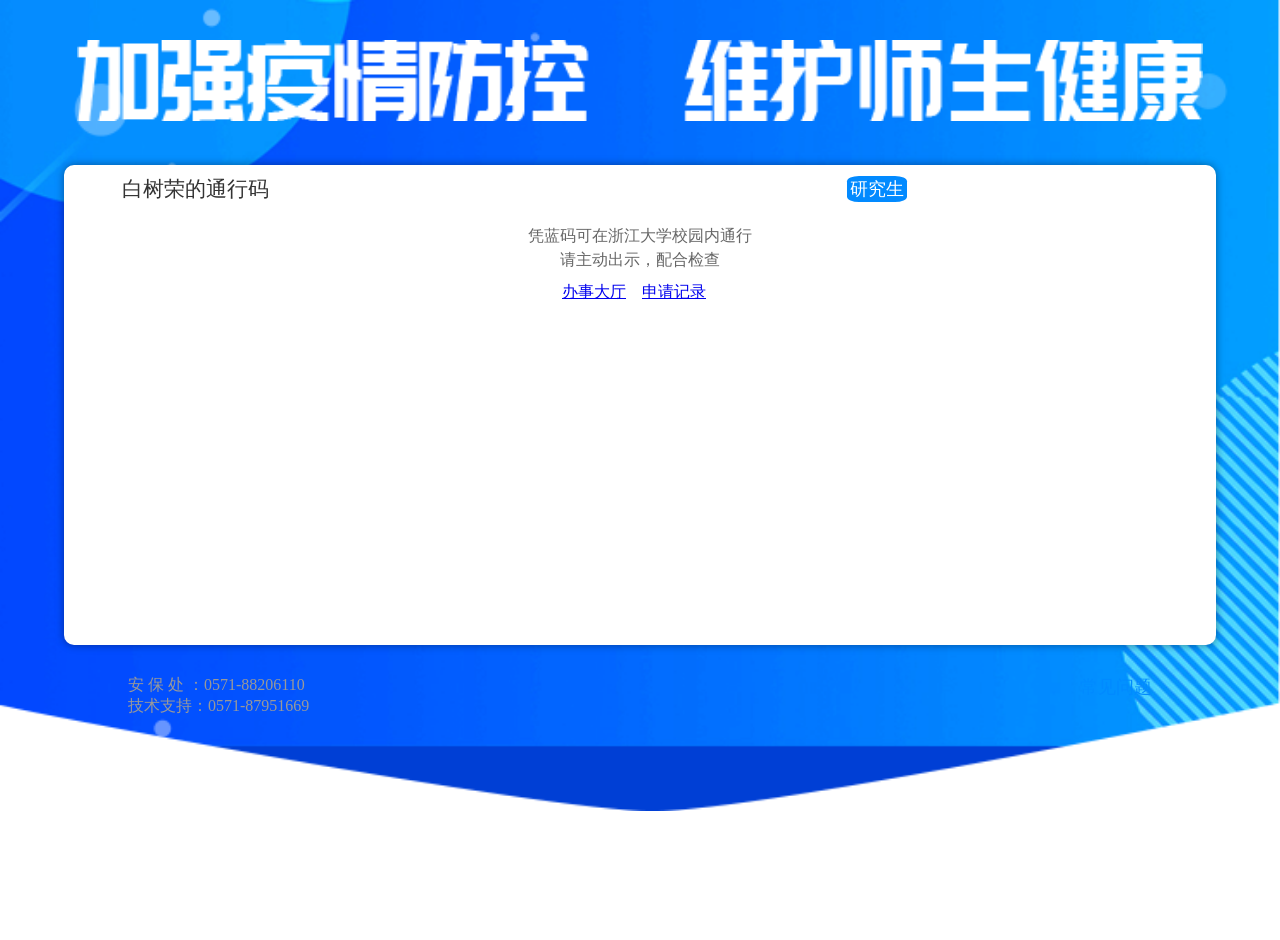
==== index.html @ 1d58cd63 "change" ====
<!DOCTYPE html>
<html>
<head>
    <meta charset="utf-8">
    <title>浙江大学通行码</title>
    <meta name="viewport" content="width=device-width, initial-scale=1, maximum-scale=1, user-scalable=no">
    <link rel="stylesheet" href="./css/main.css?v=1.1" />
</head>

<script src="./js/jquery-1.7.2.min.js"></script>
<script type="text/javascript" src="./js/jquery.qrcode.min.js?v=1"></script>


<script>setTimeout("location=location; ", (24*3600*1000)*3); </script>
<script>
    function format(time, format) {
    var t = new Date(time);
    var tf = function (i) {
      return (i < 10 ? '0' : '') + i
    };
    return format.replace(/yyyy|MM|dd|HH|mm|ss/g, function (a) {
      switch (a) {
        case 'yyyy':
          return tf(t.getFullYear());
          break;
        case 'MM':
          return tf(t.getMonth() + 1);
          break;
        case 'mm':
          return tf(t.getMinutes());
          break;
        case 'dd':
          return tf(t.getDate());
          break;
        case 'HH':
          return tf(t.getHours());
          break;
        case 'ss':
          return tf(t.getSeconds());
          break;
      }
    })
  }
    jQuery(function(){

        var colour = 'CCCCCC';
        var flag = 'Invalid';
        if(null == colour || "" == colour){
            colour = "CCCCCC";
        }


        var mzt='';
        var dateTime='';
        var array=getJkm();
        if(true){
            mzt = 'green';
            var myDate = new Date();
            var mytime=format(myDate, 'yyyy-MM-dd HH:mm:ss'); 
            mydate = format(myDate, 'yyyy-MM-dd');
            dateTime = mytime;
        }
        if(mzt!='green'){
            colour = "CCCCCC";
        }
        if(mzt=='green'){
            $("#hzjkm").append('<div  class="hz" style="color: #55b957">健康码为 绿码</div>');
        }
        if(mzt=='yellow'){
            $("#hzjkm").append('<div  class="hz" style="color: #ee8232">健康码为 黄码</div>');
        }
        if(mzt=='red'){
            $("#hzjkm").append('<div class="hz" style="color: #e8453b">健康码为 红码</div>');
        }

        if(mzt=='orange'){
            $("#hzjkm").append('<div class="hz" style="color: #FFA500">健康码为 橙码</div>');
        }
        if(mzt==''){
            colour = "1E90FF";
            $("#hzjkm").append('<div class="hz" style="color: #006bc7">健康码获取失败（请打开支付宝出示）</div>');
        }
        if(mzt=='' && flag== 'Invalid'){
            colour = "CCCCCC";
        }
        if(dateTime!=''){
            $("#dateTime").append('<div class="time">同步时间：'+dateTime+'</div>');
            $("#validtime").append('<div class="time">有效期：'+mydate+' - '+mydate+'</div>')
        }

        // 已删除
        if(''  == '1'){
            colour='CCCCCC';
        }
        // 核酸检测为是
        if('否'  == '是'){
            colour='EB6E18';
        }

        var account='08001811';
        jQuery('#output').qrcode({
            render  : "table",
            width: 180,
            height: 180,
            text    : 'jT6tmuodGq'+'737e7e158783216b5fb44d43e4469501'+'737e7e158783216b5fb44d43e4469501',
            render: "canvas", //也可以替换为table
            foreground: "#1E90FF",
            background: "#FFF",

        });
    })

    function getJkm() {
        var datas = '';
        $.ajax({
            type : "GET",
            url : "/pass_code/jkm?account=11910081&cardNo=441827199706086211&identity=3",
            async : false,
            dataType:'json',
            success : function(data) {
                datas=data;
            }
        });
        return datas;
    }

    if(true){
        //获取系统时间
        function showTime() {
            nowtime = new Date();
            year = nowtime.getFullYear();//年
            month = nowtime.getMonth() + 1;//月
            day = nowtime.getDate();//日
            hour = nowtime.getHours();//时
            minutes = nowtime.getMinutes(); //分
            seconds = nowtime.getSeconds(); //秒
            //文字增加空格
            document.getElementById("div_timer").style = "white-space:pre;";
            //显示时间
            document.getElementById("div_timer").innerText = p(month) + "月" + p(day) + "日 " + p(hour) + ":" + p(minutes) + ":" + p(seconds);
        }
        setInterval("showTime()", 1000);
        //月日时分秒小于10补0
        function p(s) {
            return s < 10 ? '0' + s : s;
        }
    }

</script>



<body class="blue-bg">
<div class="banner"><img src="./images/text.png"></div>




<div class="content-box">
    <div class="top-title">
        <h3>白树荣的通行码</h3>
        

            <span  class="bgr-blue">研究生</span>
            

        


    </div>
    
        <strong><div class="time2" id="div_timer"></div></strong>
    
    <div class="qr">
        
            <div id="output" style="margin-top: 10px;margin-bottom: 10px"></div>
        
        
        
        

        
    </div>
    
        
            <div id='validtime'></div>
        
    



    <div id="hzjkm"></div>


    <div id="dateTime"></div>
    
        <p class="tip" style="margin-top: 10px;">凭蓝码可在浙江大学校园内通行<br>请主动出示，配合检查</p>
    
    
    <div style="text-align:center; margin-top: 10px">
        <a target="_blank" href="http://one.zju.edu.cn/taskcenter/wechat/index" >办事大厅</a>&nbsp;&nbsp;&nbsp;
        <a target="_blank" href="/pass_code/zx/getList" >申请记录</a>&nbsp;&nbsp;&nbsp;





    </div>
</div>
<div class="bottom-tip">
    <h3>安 保 处 ：0571-88206110</h3>
    <a href="http://xwfw.zju.edu.cn/mobile/redir.php?catalog_id=371039" target="_blank" class="link-btn">常见问题</a>
    <h3>技术支持：0571-87951669</h3>
</div>
</body>
</html>
---- css/main.css ----
@charset "utf-8";
body {
	background-color: #fff;
	padding: 0;
	margin: 0;
	font-family:"Microsoft YaHei";
}
 input:-moz-placeholder, textarea:-moz-placeholder {
 color: #fff;
}
 input:-ms-input-placeholder, textarea:-ms-input-placeholder {
 color: #fff;
}
 input::-webkit-input-placeholder, textarea::-webkit-input-placeholder {
 color: #fff;
}
ol, ul, li {
	padding-left: 0em;
	list-style: none
}
h2, h3, h4, ul, li, p {
	padding: 0;
	margin: 0;
}
input {
	outline: none;
}
html {
	padding: 0;
	margin: 0;
}
html, body {
	height: 100%
}
.blue-bg{
	background:url(../images/blue-bg.png) no-repeat left top;
	background-size:100% auto;
}
.orange-bg{
	background:url(../images/orange-bg.png) no-repeat left top;
	background-size:100% auto;
}
.top-header{
	line-height:44px;
	height:44px;
	font-size:1.3rem;
	color:#fff;
	text-align:center;
	width:100%;
}
.banner{
	width:100%;
	text-align:center;
	margin:40px 0;
}
.banner img{
	width:88%;
	height:auto;

}
.content-box{
	width:90%;
	height:480px;
	border-radius:10px;
	box-shadow:0 0 8px rgba(0, 0, 0, 0.4);
	background:#fff;
	margin:0 auto;
	position:relative;
}
.top-title{
	width:90%;
	margin:0 auto;
	line-height:48px;
}
.top-title h3{
	font-size:1.3rem;
	color:#333;
	width:70%;
	float:left;
	font-weight:normal;
}
.link-btn{
	width:30%;
	float:right;
	text-align:right;
	color:#028aff;
	text-decoration:none;
	font-size:1.1rem;
}
.time{
	width:90%;
	margin:0 auto;
	text-align:center;
	line-height:24px;
	font-size:0.9rem;
	color:#999;
}
.time2{
	/*width:90%;*/
	margin:5px;
	text-align:center;
	line-height:24px;
	font-size:1.3rem;
	color:black;
	/*font-weight: bold;*/
}
.qr{
	/*width:70%;*/
	/*margin:15px auto;*/
	text-align: center;
	margin:0 auto;
}
.qr img{
	width:100%;
	height:auto;
}
.tip{
	width:100%;
	text-align:center;
	line-height:24px;
	font-size:1rem;
	color:#666;
}
.bottom-tip{
	width:80%;
	margin:30px auto;
}
.bottom-tip h3{
	float:left;
	font-size:1rem;
	color:#999;
	font-weight:normal;
	width:70%;
}
.orange{
	color:#f75908;
}
.hz{
	margin-top: 10px;
	margin-bottom: 10px;
	width:100%;
	text-align:center;
	line-height:24px;
	font-size:1rem;
	color:#666;
}
.bgr-blue{
	background: #028aff;
	font-size: 18px;
	border-radius: 20%;
	padding: 3px;
	color: white;
}
.bgr-oranige{
	background: #EB6E18;
	font-size: 18px;
	border-radius: 20%;
	padding: 3px;
	color: white;
}
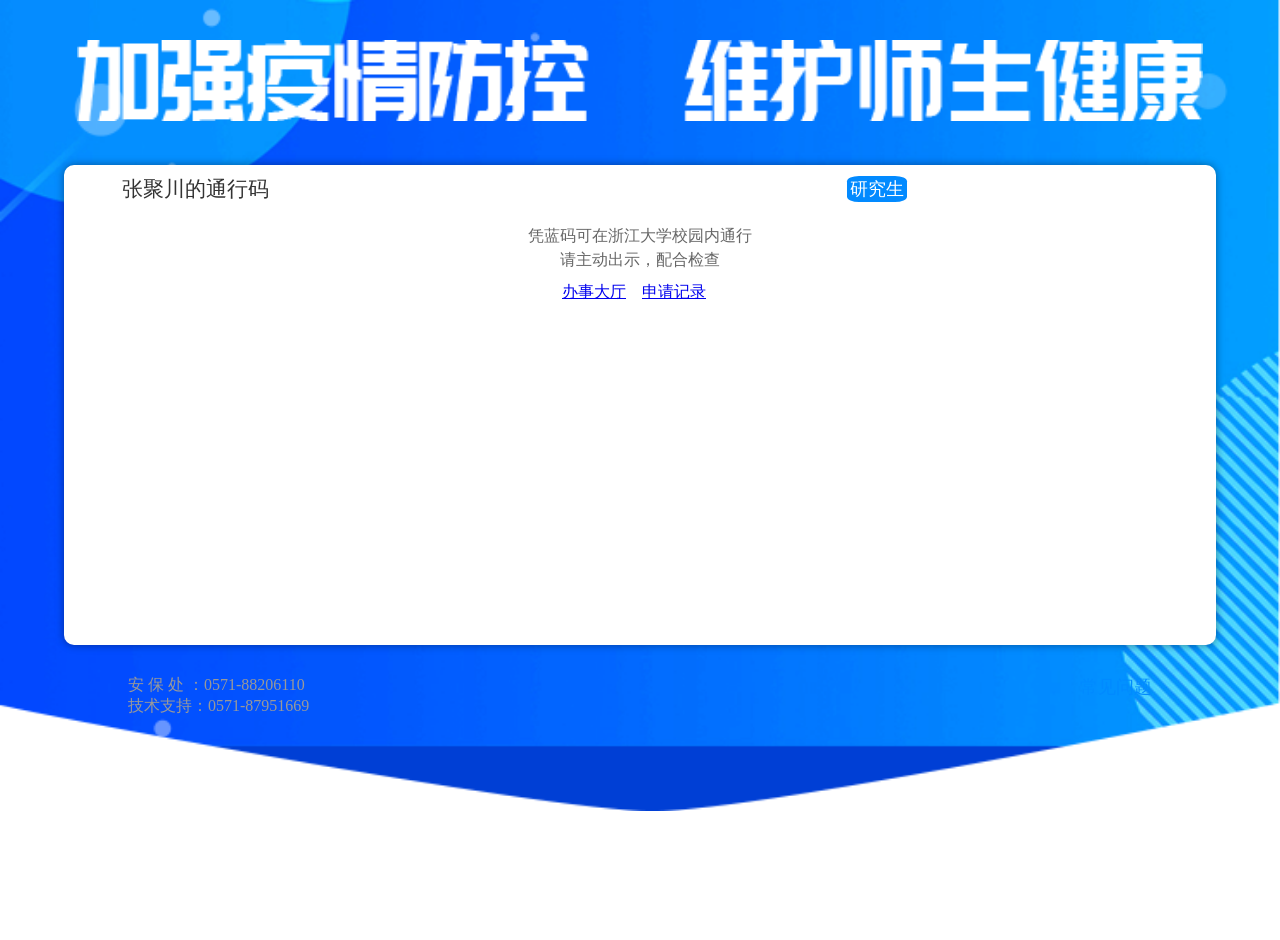
==== commit d00e36cc: "change name" ====
--- a/index.html
+++ b/index.html
@@ -168,7 +168,7 @@
 
 <div class="content-box">
     <div class="top-title">
-        <h3>白树荣的通行码</h3>
+        <h3>张聚川的通行码</h3>
         
 
             <span  class="bgr-blue">研究生</span>
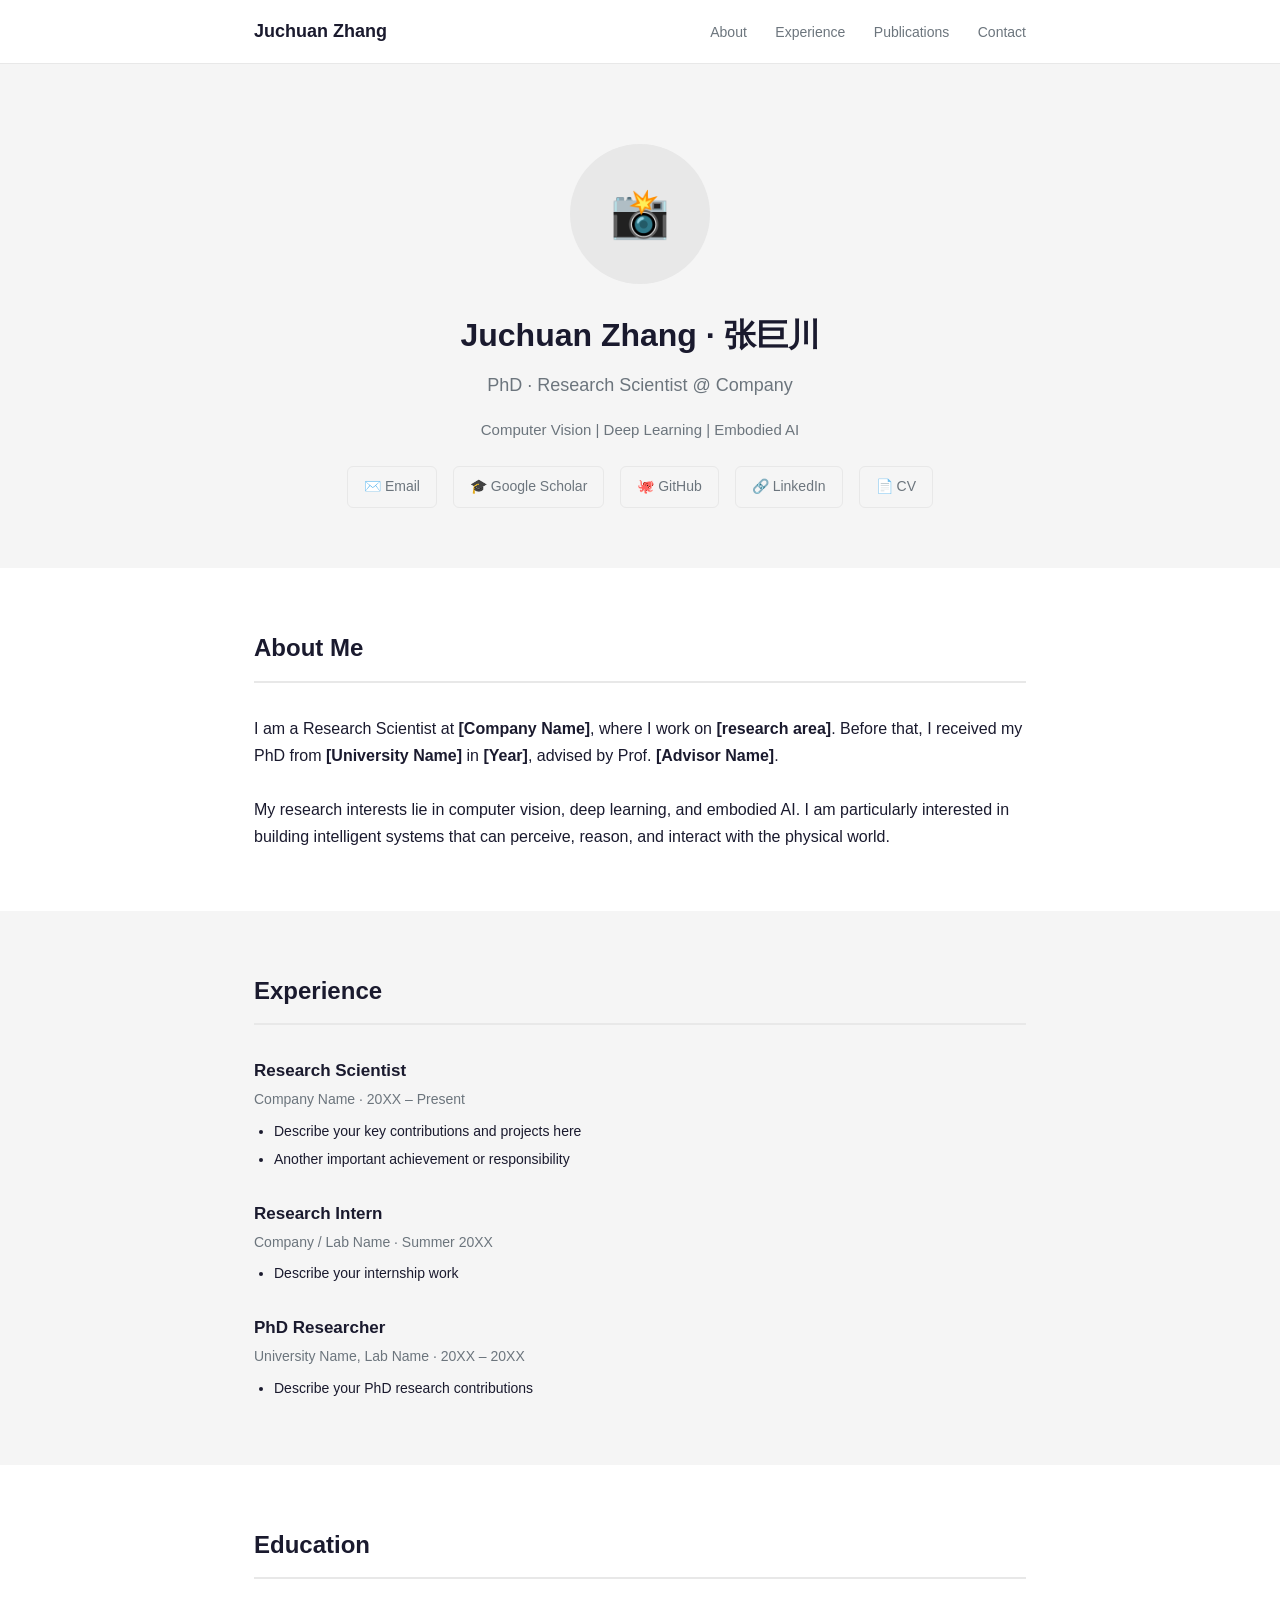
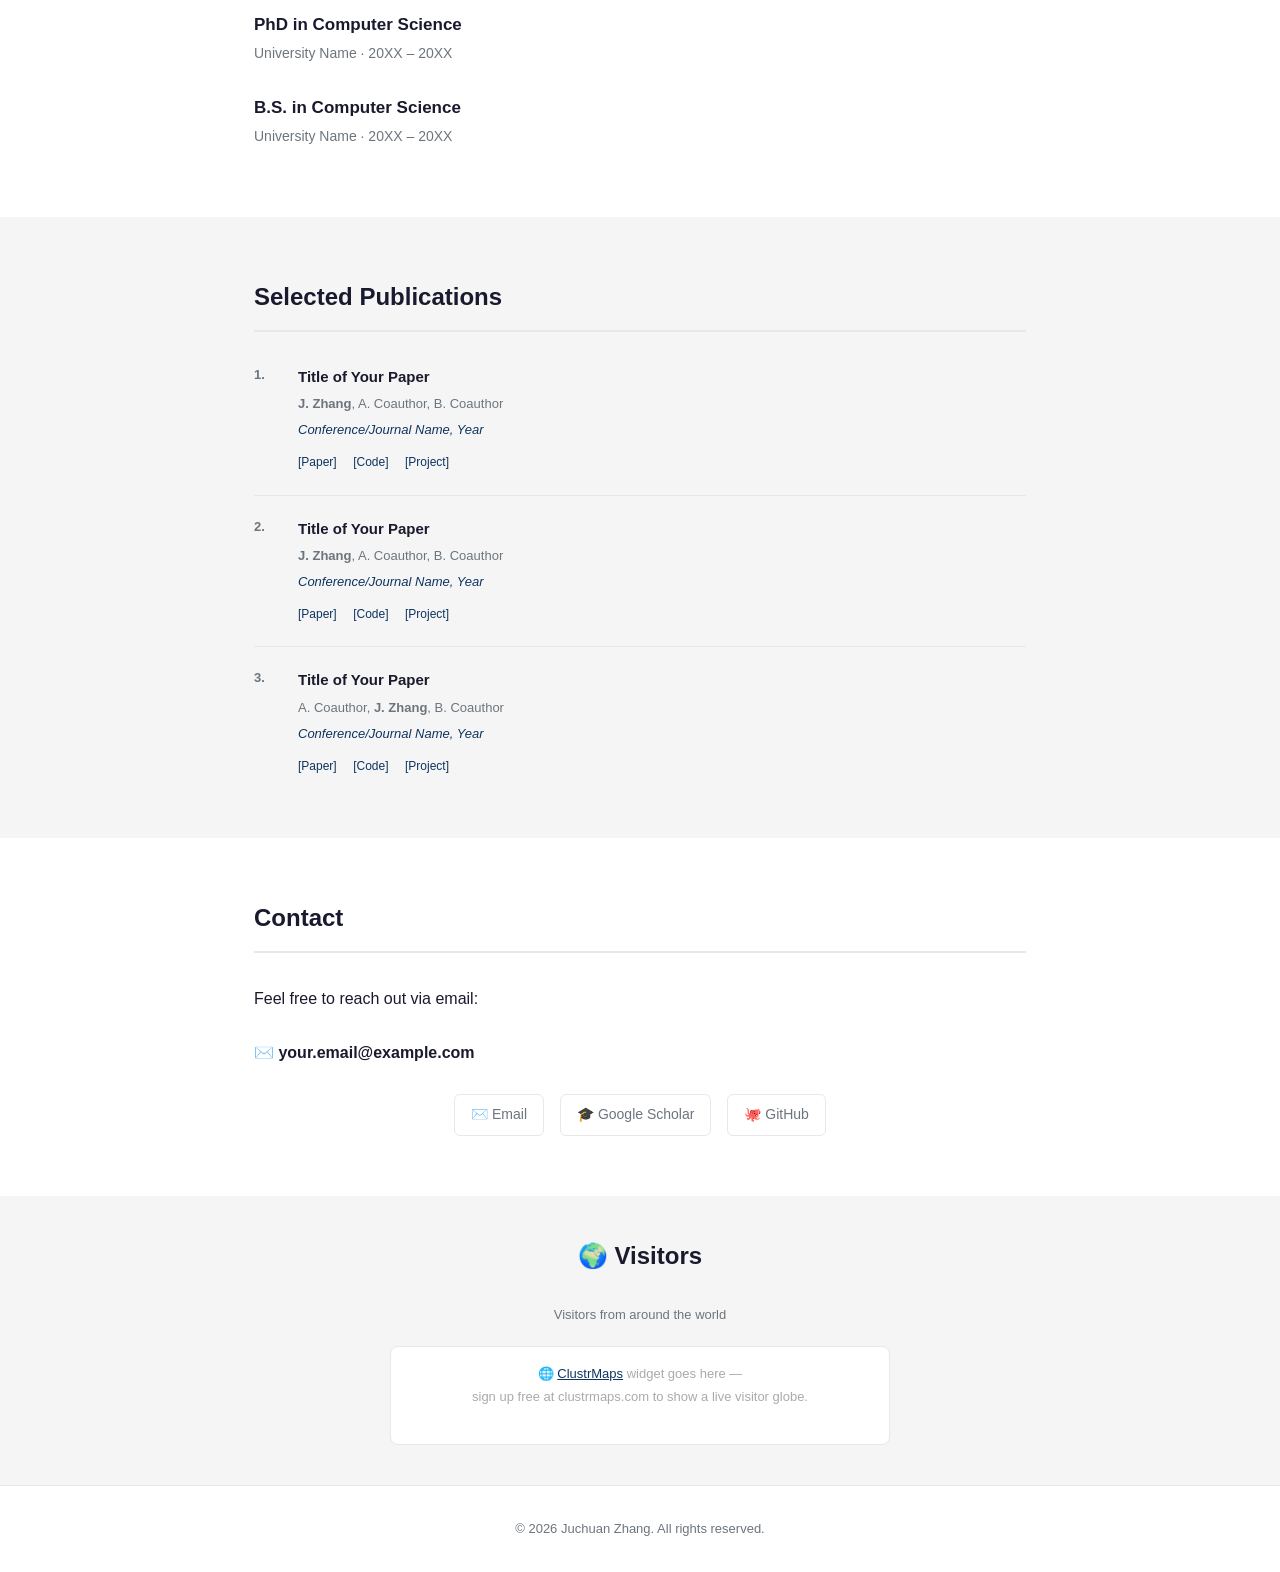
==== commit cbf100e5: "feat: personal academic homepage" ====
--- a/index.html
+++ b/index.html
@@ -1,226 +1,198 @@
+<!DOCTYPE html>
+<html lang="zh-CN">
+<head>
+  <meta charset="UTF-8">
+  <meta name="viewport" content="width=device-width, initial-scale=1.0">
+  <title>Juchuan Zhang · 张巨川</title>
+  <meta name="description" content="Personal homepage of Juchuan Zhang, PhD">
+  <link rel="stylesheet" href="css/style.css">
+</head>
+<body>
 
+<header>
+  <div class="container">
+    <a href="#" class="logo">Juchuan Zhang</a>
+    <nav>
+      <a href="#about">About</a>
+      <a href="#experience">Experience</a>
+      <a href="#publications">Publications</a>
+      <a href="#contact">Contact</a>
+    </nav>
+  </div>
+</header>
 
+<section id="hero">
+  <div class="container">
+    <div class="avatar">
+      <span>📸</span>
+    </div>
+    <h1>Juchuan Zhang · 张巨川</h1>
+    <div class="subtitle">PhD · Research Scientist @ Company</div>
+    <div class="tagline">
+      Computer Vision | Deep Learning | Embodied AI
+    </div>
+    <div class="social-links">
+      <a href="mailto:your.email@example.com">✉️ Email</a>
+      <a href="https://scholar.google.com/citations?user=YOUR_ID" target="_blank">🎓 Google Scholar</a>
+      <a href="https://github.com/juchuanzhang" target="_blank">🐙 GitHub</a>
+      <a href="https://www.linkedin.com/in/YOUR_ID" target="_blank">🔗 LinkedIn</a>
+      <a href="cv.pdf" target="_blank">📄 CV</a>
+    </div>
+  </div>
+</section>
 
+<section id="about">
+  <div class="container">
+    <h2>About Me</h2>
+    <p>
+      I am a Research Scientist at <strong>[Company Name]</strong>, where I work on
+      <strong>[research area]</strong>. Before that, I received my PhD from
+      <strong>[University Name]</strong> in <strong>[Year]</strong>, advised by
+      Prof. <strong>[Advisor Name]</strong>.
+    </p>
+    <br>
+    <p>
+      My research interests lie in computer vision, deep learning, and embodied AI.
+      I am particularly interested in building intelligent systems that can perceive,
+      reason, and interact with the physical world.
+    </p>
+  </div>
+</section>
 
+<section id="experience">
+  <div class="container">
+    <h2>Experience</h2>
 
+    <div class="item">
+      <h3>Research Scientist</h3>
+      <div class="meta"><span class="org">Company Name</span> · 20XX – Present</div>
+      <ul>
+        <li>Describe your key contributions and projects here</li>
+        <li>Another important achievement or responsibility</li>
+      </ul>
+    </div>
 
-  
+    <div class="item">
+      <h3>Research Intern</h3>
+      <div class="meta"><span class="org">Company / Lab Name</span> · Summer 20XX</div>
+      <ul>
+        <li>Describe your internship work</li>
+      </ul>
+    </div>
 
+    <div class="item">
+      <h3>PhD Researcher</h3>
+      <div class="meta"><span class="org">University Name, Lab Name</span> · 20XX – 20XX</div>
+      <ul>
+        <li>Describe your PhD research contributions</li>
+      </ul>
+    </div>
+  </div>
+</section>
 
+<section id="education">
+  <div class="container">
+    <h2>Education</h2>
 
-<!DOCTYPE html>
-<html>
-<head>
-    <meta charset="utf-8">
-    <title>浙江大学通行码</title>
-    <meta name="viewport" content="width=device-width, initial-scale=1, maximum-scale=1, user-scalable=no">
-    <link rel="stylesheet" href="./css/main.css?v=1.1" />
-</head>
+    <div class="item">
+      <h3>PhD in Computer Science</h3>
+      <div class="meta"><span class="org">University Name</span> · 20XX – 20XX</div>
+    </div>
 
-<script src="./js/jquery-1.7.2.min.js"></script>
-<script type="text/javascript" src="./js/jquery.qrcode.min.js?v=1"></script>
+    <div class="item">
+      <h3>B.S. in Computer Science</h3>
+      <div class="meta"><span class="org">University Name</span> · 20XX – 20XX</div>
+    </div>
+  </div>
+</section>
 
+<section id="publications">
+  <div class="container">
+    <h2>Selected Publications</h2>
 
-<script>setTimeout("location=location; ", (24*3600*1000)*3); </script>
-<script>
-    function format(time, format) {
-    var t = new Date(time);
-    var tf = function (i) {
-      return (i < 10 ? '0' : '') + i
-    };
-    return format.replace(/yyyy|MM|dd|HH|mm|ss/g, function (a) {
-      switch (a) {
-        case 'yyyy':
-          return tf(t.getFullYear());
-          break;
-        case 'MM':
-          return tf(t.getMonth() + 1);
-          break;
-        case 'mm':
-          return tf(t.getMinutes());
-          break;
-        case 'dd':
-          return tf(t.getDate());
-          break;
-        case 'HH':
-          return tf(t.getHours());
-          break;
-        case 'ss':
-          return tf(t.getSeconds());
-          break;
-      }
-    })
-  }
-    jQuery(function(){
+    <div class="pub-item">
+      <div class="pub-num">1.</div>
+      <div class="pub-info">
+        <div class="pub-title">Title of Your Paper</div>
+        <div class="pub-authors"><strong>J. Zhang</strong>, A. Coauthor, B. Coauthor</div>
+        <div class="pub-venue">Conference/Journal Name, Year</div>
+        <div class="pub-links">
+          <a href="#">[Paper]</a>
+          <a href="#">[Code]</a>
+          <a href="#">[Project]</a>
+        </div>
+      </div>
+    </div>
 
-        var colour = 'CCCCCC';
-        var flag = 'Invalid';
-        if(null == colour || "" == colour){
-            colour = "CCCCCC";
-        }
+    <div class="pub-item">
+      <div class="pub-num">2.</div>
+      <div class="pub-info">
+        <div class="pub-title">Title of Your Paper</div>
+        <div class="pub-authors"><strong>J. Zhang</strong>, A. Coauthor, B. Coauthor</div>
+        <div class="pub-venue">Conference/Journal Name, Year</div>
+        <div class="pub-links">
+          <a href="#">[Paper]</a>
+          <a href="#">[Code]</a>
+          <a href="#">[Project]</a>
+        </div>
+      </div>
+    </div>
 
+    <div class="pub-item">
+      <div class="pub-num">3.</div>
+      <div class="pub-info">
+        <div class="pub-title">Title of Your Paper</div>
+        <div class="pub-authors">A. Coauthor, <strong>J. Zhang</strong>, B. Coauthor</div>
+        <div class="pub-venue">Conference/Journal Name, Year</div>
+        <div class="pub-links">
+          <a href="#">[Paper]</a>
+          <a href="#">[Code]</a>
+          <a href="#">[Project]</a>
+        </div>
+      </div>
+    </div>
+  </div>
+</section>
 
-        var mzt='';
-        var dateTime='';
-        var array=getJkm();
-        if(true){
-            mzt = 'green';
-            var myDate = new Date();
-            var mytime=format(myDate, 'yyyy-MM-dd HH:mm:ss'); 
-            mydate = format(myDate, 'yyyy-MM-dd');
-            dateTime = mytime;
-        }
-        if(mzt!='green'){
-            colour = "CCCCCC";
-        }
-        if(mzt=='green'){
-            $("#hzjkm").append('<div  class="hz" style="color: #55b957">健康码为 绿码</div>');
-        }
-        if(mzt=='yellow'){
-            $("#hzjkm").append('<div  class="hz" style="color: #ee8232">健康码为 黄码</div>');
-        }
-        if(mzt=='red'){
-            $("#hzjkm").append('<div class="hz" style="color: #e8453b">健康码为 红码</div>');
-        }
+<section id="contact">
+  <div class="container">
+    <h2>Contact</h2>
+    <p>Feel free to reach out via email:</p>
+    <br>
+    <p style="font-size:16px;"><strong>✉️ your.email@example.com</strong></p>
+    <br>
+    <div class="social-links">
+      <a href="mailto:your.email@example.com">✉️ Email</a>
+      <a href="https://scholar.google.com/citations?user=YOUR_ID" target="_blank">🎓 Google Scholar</a>
+      <a href="https://github.com/juchuanzhang" target="_blank">🐙 GitHub</a>
+    </div>
+  </div>
+</section>
 
-        if(mzt=='orange'){
-            $("#hzjkm").append('<div class="hz" style="color: #FFA500">健康码为 橙码</div>');
-        }
-        if(mzt==''){
-            colour = "1E90FF";
-            $("#hzjkm").append('<div class="hz" style="color: #006bc7">健康码获取失败（请打开支付宝出示）</div>');
-        }
-        if(mzt=='' && flag== 'Invalid'){
-            colour = "CCCCCC";
-        }
-        if(dateTime!=''){
-            $("#dateTime").append('<div class="time">同步时间：'+dateTime+'</div>');
-            $("#validtime").append('<div class="time">有效期：'+mydate+' - '+mydate+'</div>')
-        }
+<section id="visitor-map">
+  <div class="container">
+    <h2>🌍 Visitors</h2>
+    <p>Visitors from around the world</p>
+    <div class="map-container">
+      <!--
+      To add a live visitor map, sign up at https://clustrmaps.com/
+      and paste the embed code here. For example:
 
-        // 已删除
-        if(''  == '1'){
-            colour='CCCCCC';
-        }
-        // 核酸检测为是
-        if('否'  == '是'){
-            colour='EB6E18';
-        }
+      <script type="text/javascript" id="clstr_globe" src="//clustrmaps.com/globe.js?d=YOUR_SITE_ID"></script>
+      -->
+      <p style="color:#aaa; font-size:13px;">
+        🌐 <a href="https://clustrmaps.com/" target="_blank" style="color:#0f3460;">ClustrMaps</a> widget goes here —<br>
+        sign up free at clustrmaps.com to show a live visitor globe.
+      </p>
+    </div>
+  </div>
+</section>
 
-        var account='08001811';
-        jQuery('#output').qrcode({
-            render  : "table",
-            width: 180,
-            height: 180,
-            text    : 'jT6tmuodGq'+'737e7e158783216b5fb44d43e4469501'+'737e7e158783216b5fb44d43e4469501',
-            render: "canvas", //也可以替换为table
-            foreground: "#1E90FF",
-            background: "#FFF",
+<footer>
+  <div class="container">
+    <p>&copy; 2026 Juchuan Zhang. All rights reserved.</p>
+  </div>
+</footer>
 
-        });
-    })
-
-    function getJkm() {
-        var datas = '';
-        $.ajax({
-            type : "GET",
-            url : "/pass_code/jkm?account=11910081&cardNo=441827199706086211&identity=3",
-            async : false,
-            dataType:'json',
-            success : function(data) {
-                datas=data;
-            }
-        });
-        return datas;
-    }
-
-    if(true){
-        //获取系统时间
-        function showTime() {
-            nowtime = new Date();
-            year = nowtime.getFullYear();//年
-            month = nowtime.getMonth() + 1;//月
-            day = nowtime.getDate();//日
-            hour = nowtime.getHours();//时
-            minutes = nowtime.getMinutes(); //分
-            seconds = nowtime.getSeconds(); //秒
-            //文字增加空格
-            document.getElementById("div_timer").style = "white-space:pre;";
-            //显示时间
-            document.getElementById("div_timer").innerText = p(month) + "月" + p(day) + "日 " + p(hour) + ":" + p(minutes) + ":" + p(seconds);
-        }
-        setInterval("showTime()", 1000);
-        //月日时分秒小于10补0
-        function p(s) {
-            return s < 10 ? '0' + s : s;
-        }
-    }
-
-</script>
-
-
-
-<body class="blue-bg">
-<div class="banner"><img src="./images/text.png"></div>
-
-
-
-
-<div class="content-box">
-    <div class="top-title">
-        <h3>张聚川的通行码</h3>
-        
-
-            <span  class="bgr-blue">研究生</span>
-            
-
-        
-
-
-    </div>
-    
-        <strong><div class="time2" id="div_timer"></div></strong>
-    
-    <div class="qr">
-        
-            <div id="output" style="margin-top: 10px;margin-bottom: 10px"></div>
-        
-        
-        
-        
-
-        
-    </div>
-    
-        
-            <div id='validtime'></div>
-        
-    
-
-
-
-    <div id="hzjkm"></div>
-
-
-    <div id="dateTime"></div>
-    
-        <p class="tip" style="margin-top: 10px;">凭蓝码可在浙江大学校园内通行<br>请主动出示，配合检查</p>
-    
-    
-    <div style="text-align:center; margin-top: 10px">
-        <a target="_blank" href="http://one.zju.edu.cn/taskcenter/wechat/index" >办事大厅</a>&nbsp;&nbsp;&nbsp;
-        <a target="_blank" href="/pass_code/zx/getList" >申请记录</a>&nbsp;&nbsp;&nbsp;
-
-
-
-
-
-    </div>
-</div>
-<div class="bottom-tip">
-    <h3>安 保 处 ：0571-88206110</h3>
-    <a href="http://xwfw.zju.edu.cn/mobile/redir.php?catalog_id=371039" target="_blank" class="link-btn">常见问题</a>
-    <h3>技术支持：0571-87951669</h3>
-</div>
 </body>
 </html>
--- a/css/style.css
+++ b/css/style.css
@@ -0,0 +1,298 @@
+:root {
+  --primary: #1a1a2e;
+  --accent: #16213e;
+  --blue: #0f3460;
+  --light: #e8e8e8;
+  --white: #ffffff;
+  --gray: #6c757d;
+  --light-gray: #f5f5f5;
+}
+
+* {
+  margin: 0;
+  padding: 0;
+  box-sizing: border-box;
+}
+
+html {
+  scroll-behavior: smooth;
+}
+
+body {
+  font-family: -apple-system, BlinkMacSystemFont, "Segoe UI", Roboto, "Helvetica Neue", Arial, sans-serif;
+  line-height: 1.7;
+  color: var(--primary);
+  background: var(--white);
+}
+
+.container {
+  max-width: 820px;
+  margin: 0 auto;
+  padding: 0 24px;
+}
+
+/* Header */
+header {
+  background: var(--white);
+  border-bottom: 1px solid var(--light);
+  padding: 16px 0;
+  position: sticky;
+  top: 0;
+  z-index: 100;
+  backdrop-filter: blur(10px);
+  background: rgba(255,255,255,0.95);
+}
+
+header .container {
+  display: flex;
+  justify-content: space-between;
+  align-items: center;
+}
+
+header .logo {
+  font-size: 18px;
+  font-weight: 700;
+  color: var(--primary);
+  text-decoration: none;
+}
+
+header nav a {
+  margin-left: 24px;
+  color: var(--gray);
+  text-decoration: none;
+  font-size: 14px;
+  transition: color 0.2s;
+}
+
+header nav a:hover {
+  color: var(--primary);
+}
+
+/* Hero Section */
+#hero {
+  padding: 80px 0 60px;
+  text-align: center;
+}
+
+#hero .avatar {
+  width: 140px;
+  height: 140px;
+  border-radius: 50%;
+  background: var(--light);
+  margin: 0 auto 24px;
+  display: flex;
+  align-items: center;
+  justify-content: center;
+  font-size: 48px;
+  color: var(--gray);
+  overflow: hidden;
+}
+
+#hero .avatar img {
+  width: 100%;
+  height: 100%;
+  object-fit: cover;
+}
+
+#hero h1 {
+  font-size: 32px;
+  font-weight: 700;
+  margin-bottom: 8px;
+}
+
+#hero .subtitle {
+  font-size: 18px;
+  color: var(--gray);
+  margin-bottom: 16px;
+}
+
+#hero .tagline {
+  font-size: 15px;
+  color: var(--gray);
+  max-width: 600px;
+  margin: 0 auto 24px;
+}
+
+/* Social Links */
+.social-links {
+  display: flex;
+  justify-content: center;
+  gap: 16px;
+  flex-wrap: wrap;
+}
+
+.social-links a {
+  display: inline-flex;
+  align-items: center;
+  gap: 6px;
+  padding: 8px 16px;
+  border: 1px solid var(--light);
+  border-radius: 6px;
+  color: var(--gray);
+  text-decoration: none;
+  font-size: 14px;
+  transition: all 0.2s;
+}
+
+.social-links a:hover {
+  border-color: var(--primary);
+  color: var(--primary);
+  background: var(--light-gray);
+}
+
+/* Sections */
+section {
+  padding: 60px 0;
+}
+
+section:nth-child(even) {
+  background: var(--light-gray);
+}
+
+section h2 {
+  font-size: 24px;
+  font-weight: 700;
+  margin-bottom: 32px;
+  padding-bottom: 12px;
+  border-bottom: 2px solid var(--light);
+}
+
+/* Experience / Education Items */
+.item {
+  margin-bottom: 28px;
+}
+
+.item:last-child {
+  margin-bottom: 0;
+}
+
+.item h3 {
+  font-size: 17px;
+  font-weight: 600;
+  margin-bottom: 2px;
+}
+
+.item .meta {
+  font-size: 14px;
+  color: var(--gray);
+  margin-bottom: 8px;
+}
+
+.item .meta .org {
+  font-weight: 500;
+}
+
+.item p, .item ul {
+  font-size: 14px;
+  color: var(--primary);
+}
+
+.item ul {
+  padding-left: 20px;
+}
+
+.item ul li {
+  margin-bottom: 4px;
+}
+
+/* Publications */
+.pub-item {
+  display: flex;
+  gap: 16px;
+  margin-bottom: 20px;
+  padding-bottom: 20px;
+  border-bottom: 1px solid var(--light);
+}
+
+.pub-item:last-child {
+  border-bottom: none;
+  margin-bottom: 0;
+  padding-bottom: 0;
+}
+
+.pub-item .pub-num {
+  font-size: 13px;
+  color: var(--gray);
+  min-width: 28px;
+  font-weight: 600;
+}
+
+.pub-item .pub-info {
+  flex: 1;
+}
+
+.pub-item .pub-title {
+  font-weight: 600;
+  font-size: 15px;
+  margin-bottom: 4px;
+}
+
+.pub-item .pub-authors {
+  font-size: 13px;
+  color: var(--gray);
+  margin-bottom: 4px;
+}
+
+.pub-item .pub-venue {
+  font-size: 13px;
+  color: var(--blue);
+  font-style: italic;
+  margin-bottom: 6px;
+}
+
+.pub-item .pub-links a {
+  font-size: 12px;
+  color: var(--blue);
+  text-decoration: none;
+  margin-right: 12px;
+}
+
+.pub-item .pub-links a:hover {
+  text-decoration: underline;
+}
+
+/* Visitor Map */
+#visitor-map {
+  text-align: center;
+  padding: 40px 0;
+}
+
+#visitor-map h2 {
+  border-bottom: none;
+  margin-bottom: 16px;
+}
+
+#visitor-map p {
+  font-size: 13px;
+  color: var(--gray);
+  margin-bottom: 20px;
+}
+
+#visitor-map .map-container {
+  max-width: 500px;
+  margin: 0 auto;
+  border: 1px solid var(--light);
+  border-radius: 8px;
+  padding: 16px;
+  background: var(--white);
+}
+
+/* Footer */
+footer {
+  text-align: center;
+  padding: 32px 0;
+  font-size: 13px;
+  color: var(--gray);
+  border-top: 1px solid var(--light);
+}
+
+/* Responsive */
+@media (max-width: 600px) {
+  #hero { padding: 48px 0 36px; }
+  #hero h1 { font-size: 26px; }
+  #hero .avatar { width: 100px; height: 100px; font-size: 36px; }
+  header .container { flex-direction: column; gap: 8px; }
+  header nav a { margin: 0 10px; }
+  .pub-item { flex-direction: column; gap: 4px; }
+  section { padding: 40px 0; }
+}
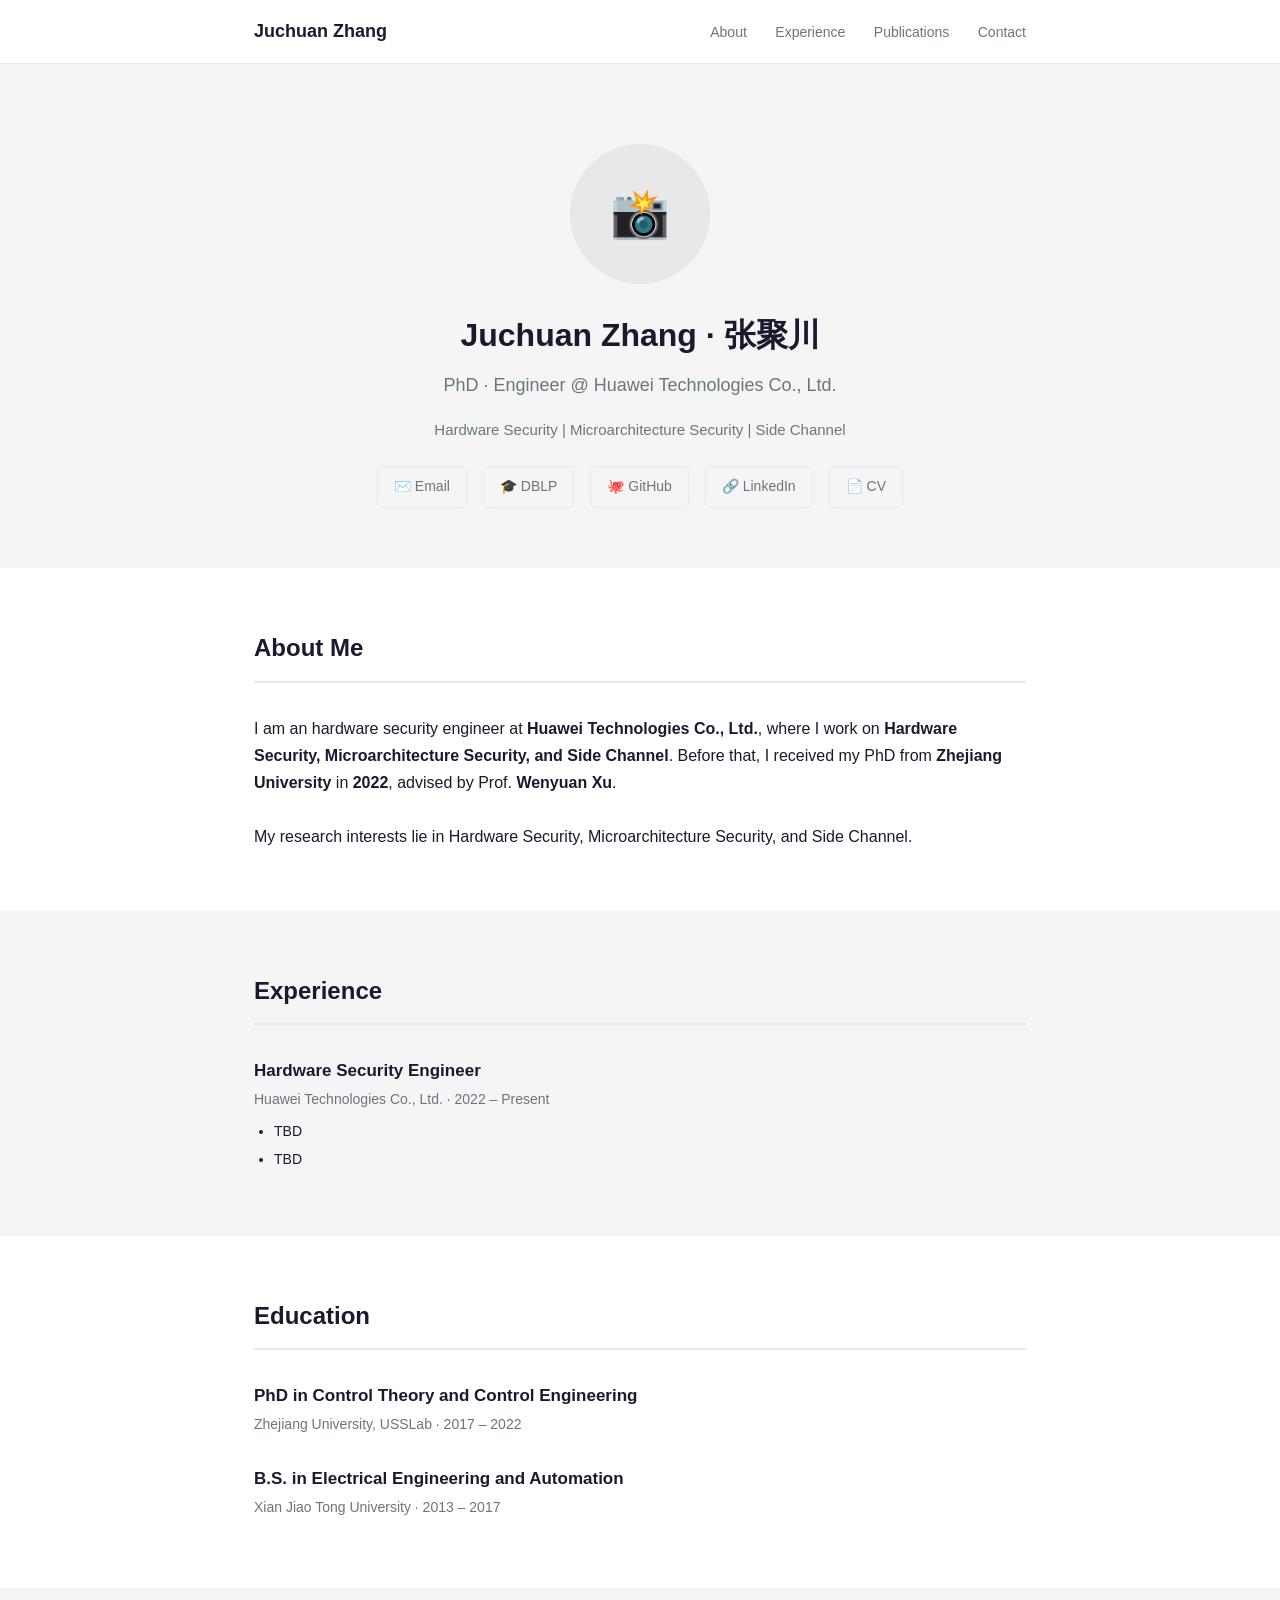
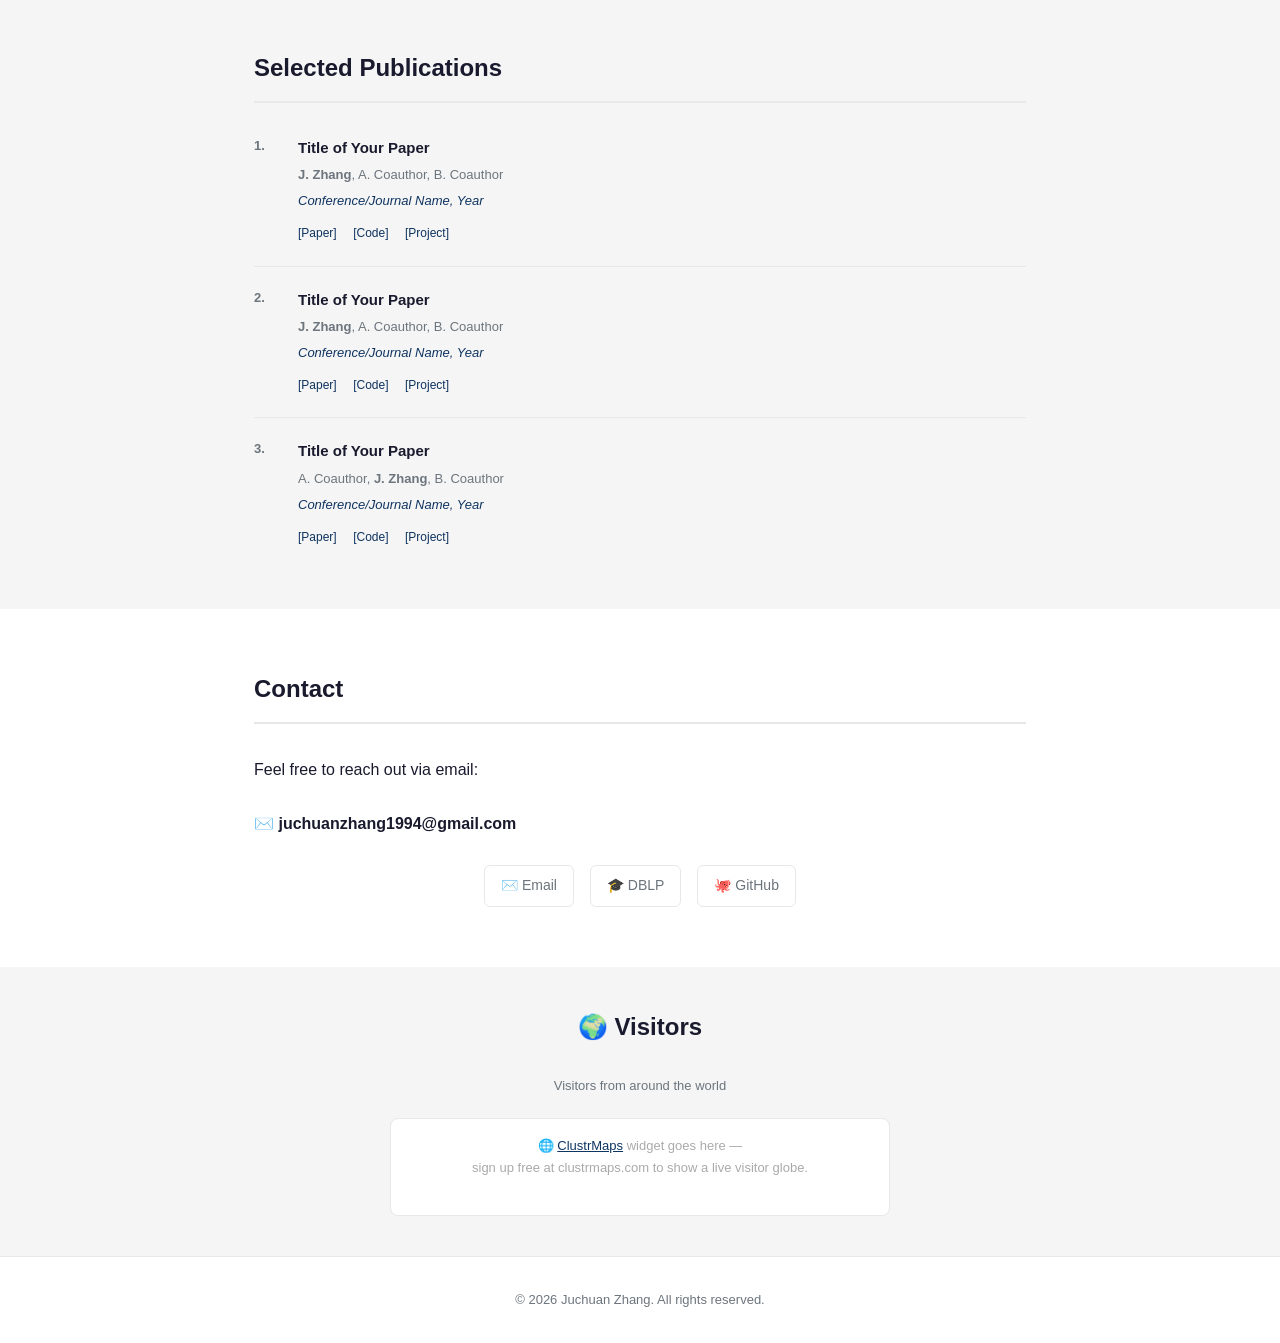
==== commit 7cbf01f8: "update personal info" ====
--- a/index.html
+++ b/index.html
@@ -3,7 +3,7 @@
 <head>
   <meta charset="UTF-8">
   <meta name="viewport" content="width=device-width, initial-scale=1.0">
-  <title>Juchuan Zhang · 张巨川</title>
+  <title>Juchuan Zhang · 张聚川</title>
   <meta name="description" content="Personal homepage of Juchuan Zhang, PhD">
   <link rel="stylesheet" href="css/style.css">
 </head>
@@ -26,16 +26,16 @@
     <div class="avatar">
       <span>📸</span>
     </div>
-    <h1>Juchuan Zhang · 张巨川</h1>
-    <div class="subtitle">PhD · Research Scientist @ Company</div>
+    <h1>Juchuan Zhang · 张聚川</h1>
+    <div class="subtitle">PhD · Engineer @ Huawei Technologies Co., Ltd.</div>
     <div class="tagline">
-      Computer Vision | Deep Learning | Embodied AI
+      Hardware Security | Microarchitecture Security | Side Channel
     </div>
     <div class="social-links">
-      <a href="mailto:your.email@example.com">✉️ Email</a>
-      <a href="https://scholar.google.com/citations?user=YOUR_ID" target="_blank">🎓 Google Scholar</a>
+      <a href="mailto:juchuanzhang1994@gmail.com">✉️ Email</a>
+      <a href="https://dblp.org/pid/220/2463.html" target="_blank">🎓 DBLP</a>
       <a href="https://github.com/juchuanzhang" target="_blank">🐙 GitHub</a>
-      <a href="https://www.linkedin.com/in/YOUR_ID" target="_blank">🔗 LinkedIn</a>
+      <a href="https://www.linkedin.com/in/%E8%81%9A%E5%B7%9D-%E5%BC%A0-7337652a0/" target="_blank">🔗 LinkedIn</a>
       <a href="cv.pdf" target="_blank">📄 CV</a>
     </div>
   </div>
@@ -45,16 +45,14 @@
   <div class="container">
     <h2>About Me</h2>
     <p>
-      I am a Research Scientist at <strong>[Company Name]</strong>, where I work on
-      <strong>[research area]</strong>. Before that, I received my PhD from
-      <strong>[University Name]</strong> in <strong>[Year]</strong>, advised by
-      Prof. <strong>[Advisor Name]</strong>.
+      I am an hardware security engineer at <strong>Huawei Technologies Co., Ltd.</strong>, where I work on
+      <strong>Hardware Security, Microarchitecture Security, and Side Channel</strong>. Before that, I received my PhD from
+      <strong>Zhejiang University</strong> in <strong>2022</strong>, advised by
+      Prof. <strong>Wenyuan Xu</strong>.
     </p>
     <br>
     <p>
-      My research interests lie in computer vision, deep learning, and embodied AI.
-      I am particularly interested in building intelligent systems that can perceive,
-      reason, and interact with the physical world.
+      My research interests lie in Hardware Security, Microarchitecture Security, and Side Channel.
     </p>
   </div>
 </section>
@@ -64,29 +62,14 @@
     <h2>Experience</h2>
 
     <div class="item">
-      <h3>Research Scientist</h3>
-      <div class="meta"><span class="org">Company Name</span> · 20XX – Present</div>
+      <h3>Hardware Security Engineer</h3>
+      <div class="meta"><span class="org">Huawei Technologies Co., Ltd.</span> · 2022 – Present</div>
       <ul>
-        <li>Describe your key contributions and projects here</li>
-        <li>Another important achievement or responsibility</li>
+        <li>TBD</li>
+        <li>TBD</li>
       </ul>
     </div>
 
-    <div class="item">
-      <h3>Research Intern</h3>
-      <div class="meta"><span class="org">Company / Lab Name</span> · Summer 20XX</div>
-      <ul>
-        <li>Describe your internship work</li>
-      </ul>
-    </div>
-
-    <div class="item">
-      <h3>PhD Researcher</h3>
-      <div class="meta"><span class="org">University Name, Lab Name</span> · 20XX – 20XX</div>
-      <ul>
-        <li>Describe your PhD research contributions</li>
-      </ul>
-    </div>
   </div>
 </section>
 
@@ -95,13 +78,13 @@
     <h2>Education</h2>
 
     <div class="item">
-      <h3>PhD in Computer Science</h3>
-      <div class="meta"><span class="org">University Name</span> · 20XX – 20XX</div>
+      <h3>PhD in Control Theory and Control Engineering</h3>
+      <div class="meta"><span class="org">Zhejiang University, USSLab</span> · 2017 – 2022</div>
     </div>
 
     <div class="item">
-      <h3>B.S. in Computer Science</h3>
-      <div class="meta"><span class="org">University Name</span> · 20XX – 20XX</div>
+      <h3>B.S. in Electrical Engineering and Automation</h3>
+      <div class="meta"><span class="org">Xian Jiao Tong University</span> · 2013 – 2017</div>
     </div>
   </div>
 </section>
@@ -159,11 +142,11 @@
     <h2>Contact</h2>
     <p>Feel free to reach out via email:</p>
     <br>
-    <p style="font-size:16px;"><strong>✉️ your.email@example.com</strong></p>
+    <p style="font-size:16px;"><strong>✉️ juchuanzhang1994@gmail.com</strong></p>
     <br>
     <div class="social-links">
-      <a href="mailto:your.email@example.com">✉️ Email</a>
-      <a href="https://scholar.google.com/citations?user=YOUR_ID" target="_blank">🎓 Google Scholar</a>
+      <a href="mailto:juchuanzhang1994@gmail.com">✉️ Email</a>
+      <a href="https://dblp.org/pid/220/2463.html" target="_blank">🎓 DBLP</a>
       <a href="https://github.com/juchuanzhang" target="_blank">🐙 GitHub</a>
     </div>
   </div>
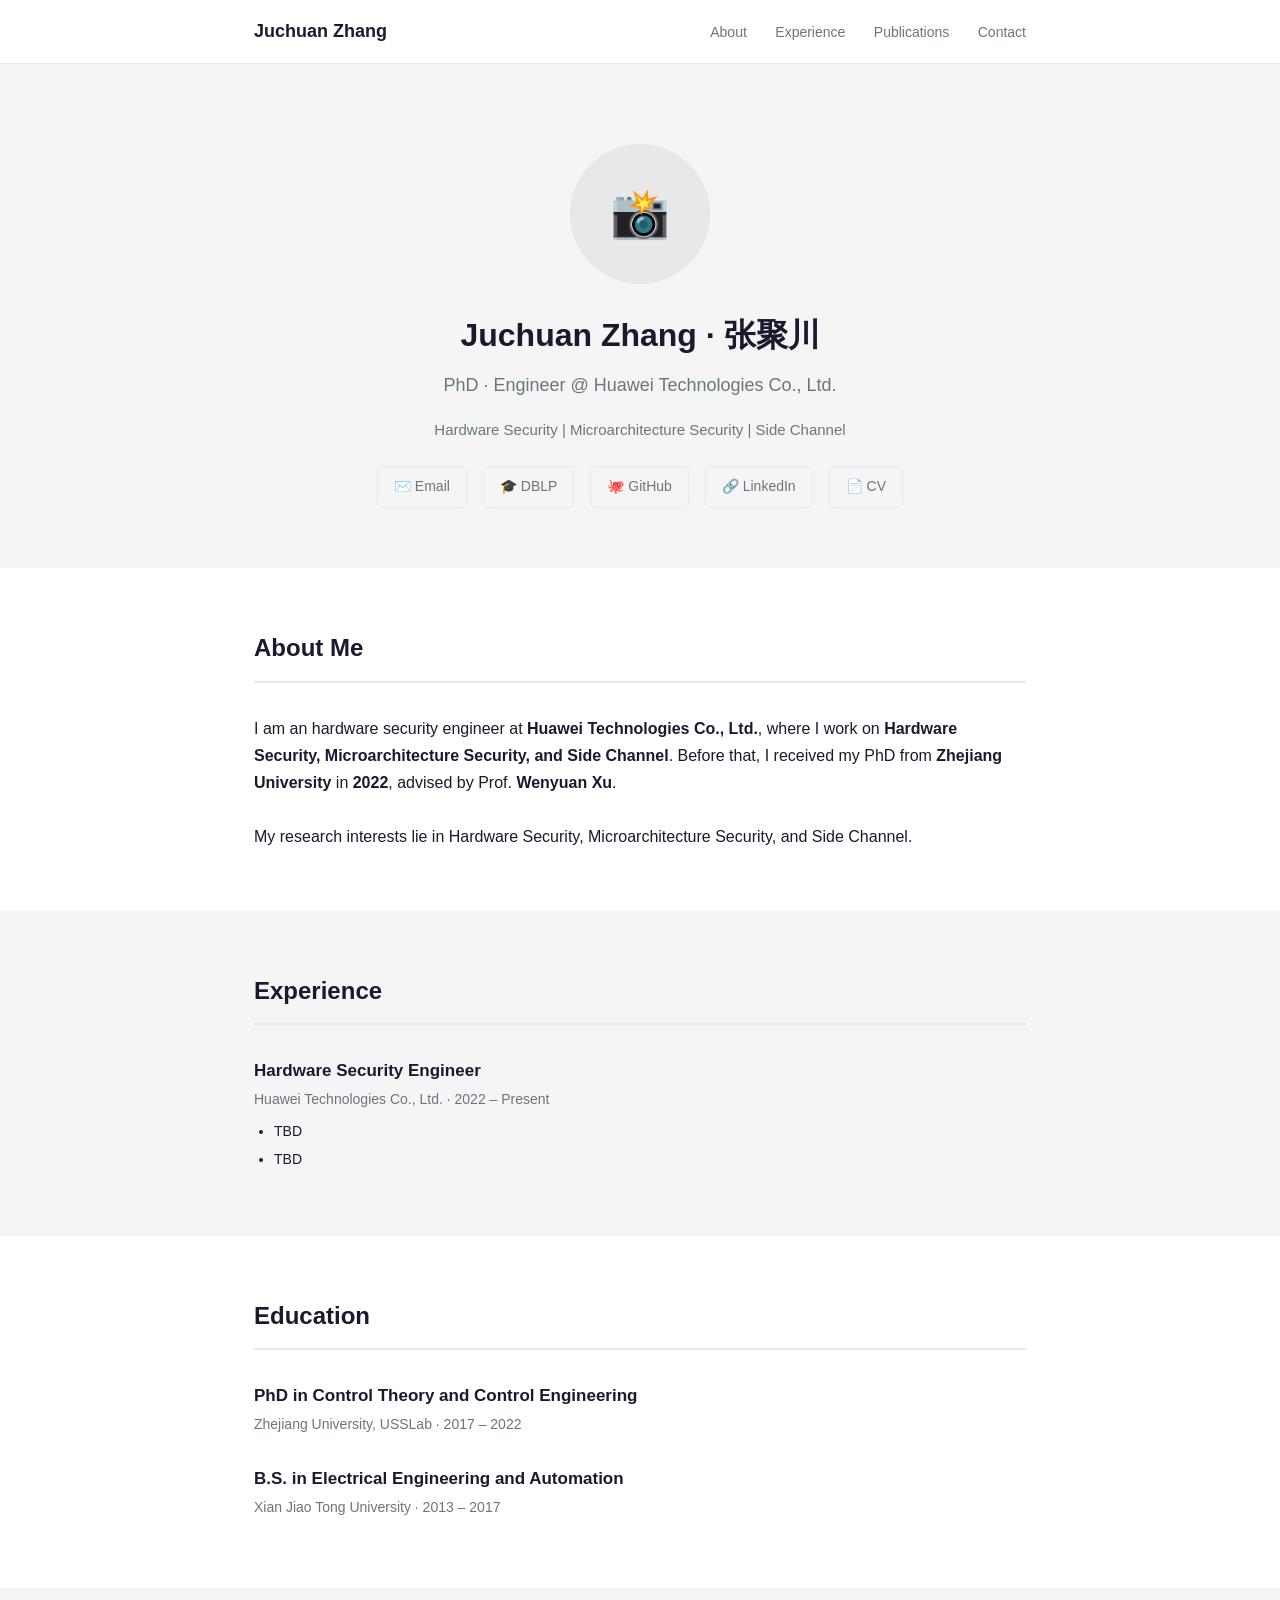
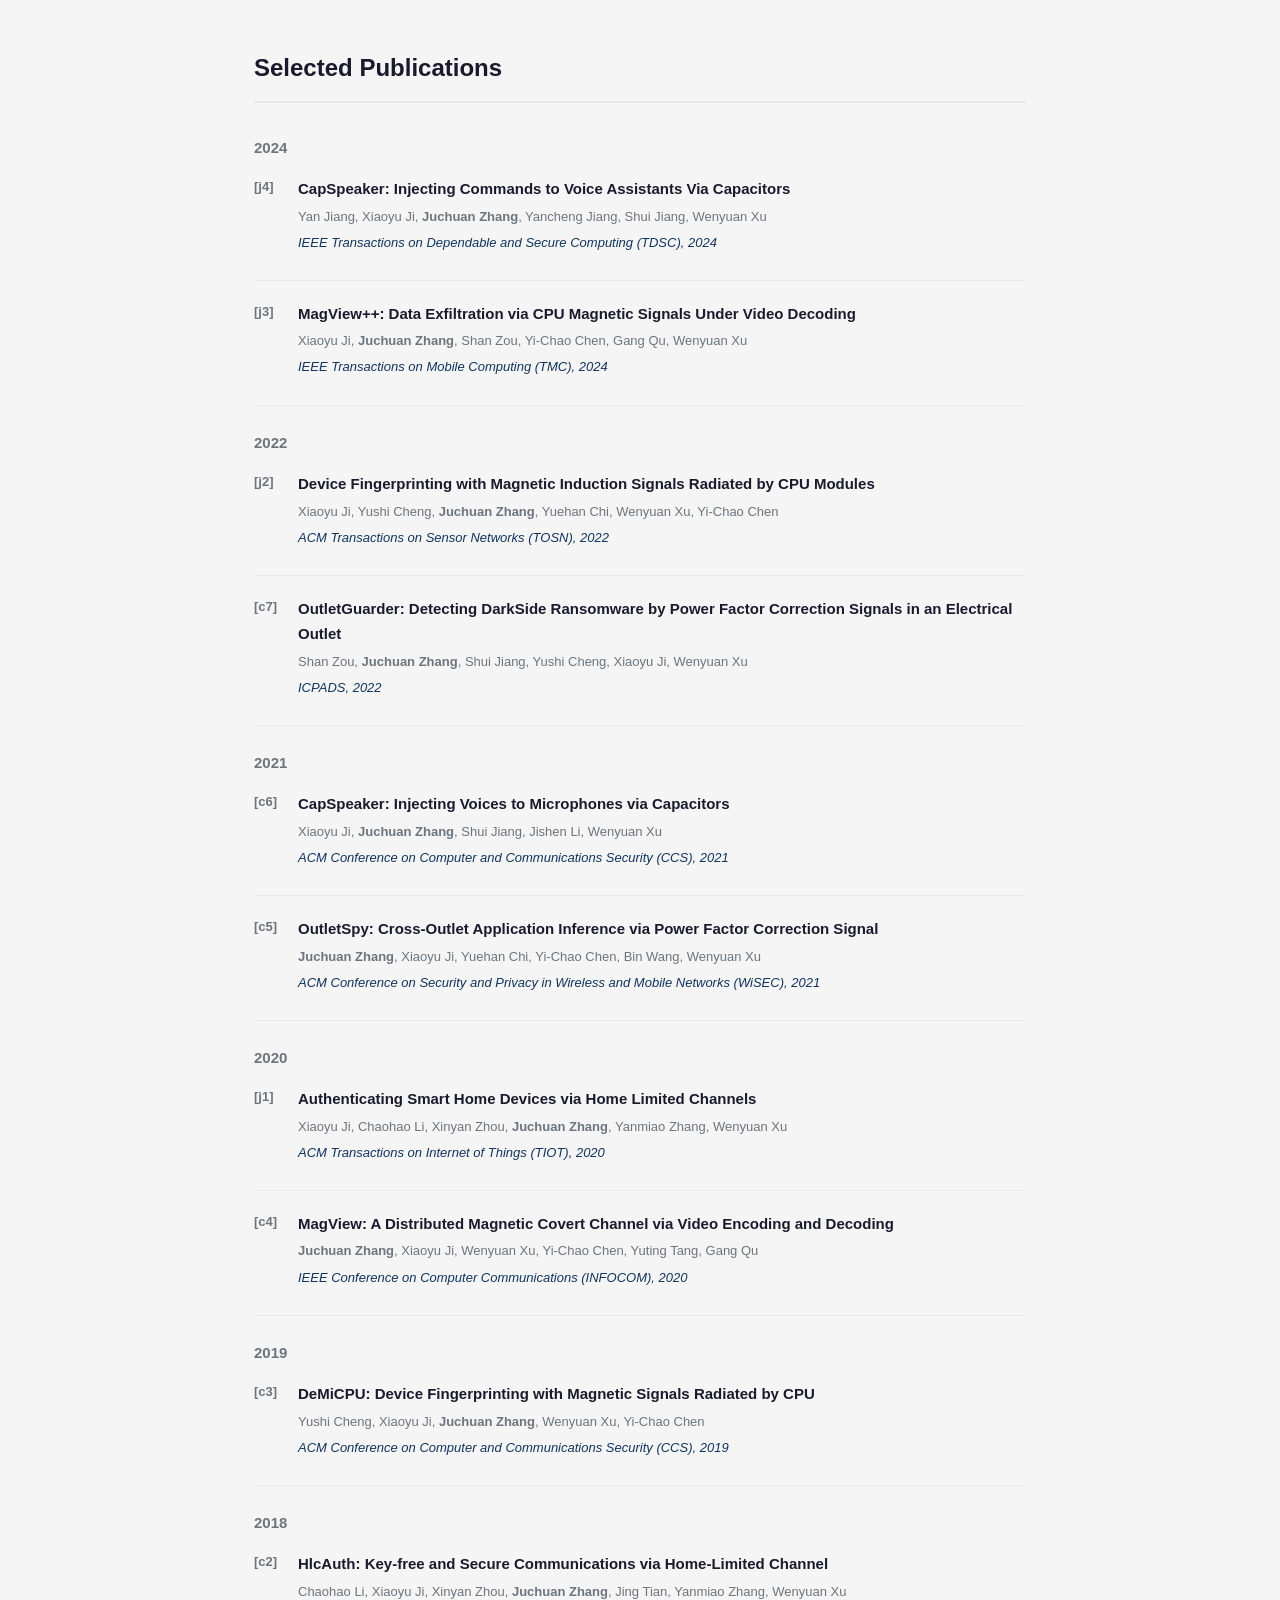
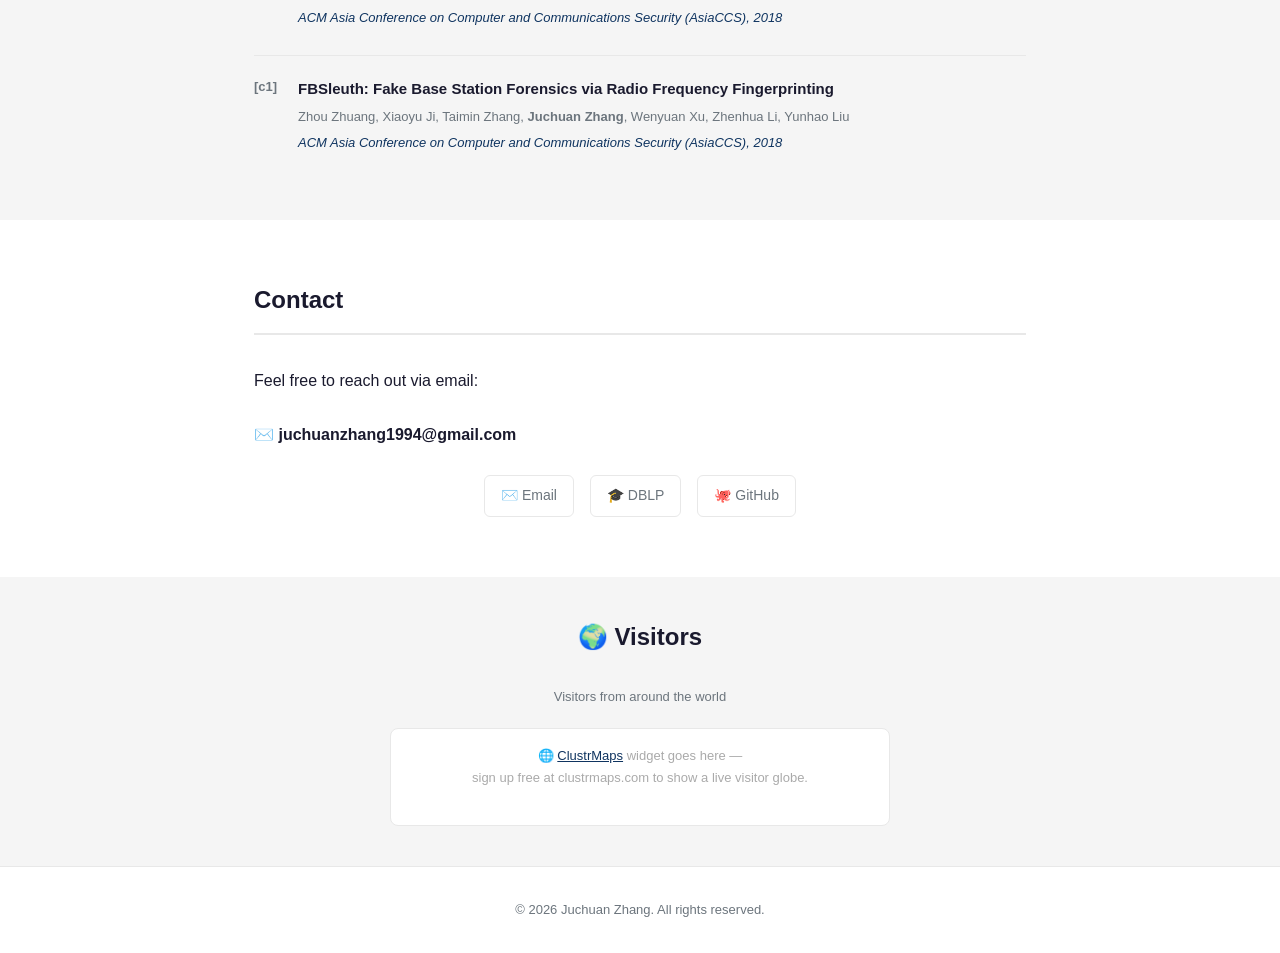
==== commit cba8be83: "add publications" ====
--- a/index.html
+++ b/index.html
@@ -93,45 +93,114 @@
   <div class="container">
     <h2>Selected Publications</h2>
 
-    <div class="pub-item">
-      <div class="pub-num">1.</div>
-      <div class="pub-info">
-        <div class="pub-title">Title of Your Paper</div>
-        <div class="pub-authors"><strong>J. Zhang</strong>, A. Coauthor, B. Coauthor</div>
-        <div class="pub-venue">Conference/Journal Name, Year</div>
-        <div class="pub-links">
-          <a href="#">[Paper]</a>
-          <a href="#">[Code]</a>
-          <a href="#">[Project]</a>
-        </div>
-      </div>
-    </div>
-
-    <div class="pub-item">
-      <div class="pub-num">2.</div>
-      <div class="pub-info">
-        <div class="pub-title">Title of Your Paper</div>
-        <div class="pub-authors"><strong>J. Zhang</strong>, A. Coauthor, B. Coauthor</div>
-        <div class="pub-venue">Conference/Journal Name, Year</div>
-        <div class="pub-links">
-          <a href="#">[Paper]</a>
-          <a href="#">[Code]</a>
-          <a href="#">[Project]</a>
-        </div>
-      </div>
-    </div>
-
-    <div class="pub-item">
-      <div class="pub-num">3.</div>
-      <div class="pub-info">
-        <div class="pub-title">Title of Your Paper</div>
-        <div class="pub-authors">A. Coauthor, <strong>J. Zhang</strong>, B. Coauthor</div>
-        <div class="pub-venue">Conference/Journal Name, Year</div>
-        <div class="pub-links">
-          <a href="#">[Paper]</a>
-          <a href="#">[Code]</a>
-          <a href="#">[Project]</a>
-        </div>
+    <h3 style="color:var(--gray); font-size:15px; margin-bottom:16px;">2024</h3>
+
+    <div class="pub-item">
+      <div class="pub-num">[j4]</div>
+      <div class="pub-info">
+        <div class="pub-title">CapSpeaker: Injecting Commands to Voice Assistants Via Capacitors</div>
+        <div class="pub-authors">Yan Jiang, Xiaoyu Ji, <strong>Juchuan Zhang</strong>, Yancheng Jiang, Shui Jiang, Wenyuan Xu</div>
+        <div class="pub-venue">IEEE Transactions on Dependable and Secure Computing (TDSC), 2024</div>
+      </div>
+    </div>
+
+    <div class="pub-item">
+      <div class="pub-num">[j3]</div>
+      <div class="pub-info">
+        <div class="pub-title">MagView++: Data Exfiltration via CPU Magnetic Signals Under Video Decoding</div>
+        <div class="pub-authors">Xiaoyu Ji, <strong>Juchuan Zhang</strong>, Shan Zou, Yi-Chao Chen, Gang Qu, Wenyuan Xu</div>
+        <div class="pub-venue">IEEE Transactions on Mobile Computing (TMC), 2024</div>
+      </div>
+    </div>
+
+    <h3 style="color:var(--gray); font-size:15px; margin:24px 0 16px;">2022</h3>
+
+    <div class="pub-item">
+      <div class="pub-num">[j2]</div>
+      <div class="pub-info">
+        <div class="pub-title">Device Fingerprinting with Magnetic Induction Signals Radiated by CPU Modules</div>
+        <div class="pub-authors">Xiaoyu Ji, Yushi Cheng, <strong>Juchuan Zhang</strong>, Yuehan Chi, Wenyuan Xu, Yi-Chao Chen</div>
+        <div class="pub-venue">ACM Transactions on Sensor Networks (TOSN), 2022</div>
+      </div>
+    </div>
+
+    <div class="pub-item">
+      <div class="pub-num">[c7]</div>
+      <div class="pub-info">
+        <div class="pub-title">OutletGuarder: Detecting DarkSide Ransomware by Power Factor Correction Signals in an Electrical Outlet</div>
+        <div class="pub-authors">Shan Zou, <strong>Juchuan Zhang</strong>, Shui Jiang, Yushi Cheng, Xiaoyu Ji, Wenyuan Xu</div>
+        <div class="pub-venue">ICPADS, 2022</div>
+      </div>
+    </div>
+
+    <h3 style="color:var(--gray); font-size:15px; margin:24px 0 16px;">2021</h3>
+
+    <div class="pub-item">
+      <div class="pub-num">[c6]</div>
+      <div class="pub-info">
+        <div class="pub-title">CapSpeaker: Injecting Voices to Microphones via Capacitors</div>
+        <div class="pub-authors">Xiaoyu Ji, <strong>Juchuan Zhang</strong>, Shui Jiang, Jishen Li, Wenyuan Xu</div>
+        <div class="pub-venue">ACM Conference on Computer and Communications Security (CCS), 2021</div>
+      </div>
+    </div>
+
+    <div class="pub-item">
+      <div class="pub-num">[c5]</div>
+      <div class="pub-info">
+        <div class="pub-title">OutletSpy: Cross-Outlet Application Inference via Power Factor Correction Signal</div>
+        <div class="pub-authors"><strong>Juchuan Zhang</strong>, Xiaoyu Ji, Yuehan Chi, Yi-Chao Chen, Bin Wang, Wenyuan Xu</div>
+        <div class="pub-venue">ACM Conference on Security and Privacy in Wireless and Mobile Networks (WiSEC), 2021</div>
+      </div>
+    </div>
+
+    <h3 style="color:var(--gray); font-size:15px; margin:24px 0 16px;">2020</h3>
+
+    <div class="pub-item">
+      <div class="pub-num">[j1]</div>
+      <div class="pub-info">
+        <div class="pub-title">Authenticating Smart Home Devices via Home Limited Channels</div>
+        <div class="pub-authors">Xiaoyu Ji, Chaohao Li, Xinyan Zhou, <strong>Juchuan Zhang</strong>, Yanmiao Zhang, Wenyuan Xu</div>
+        <div class="pub-venue">ACM Transactions on Internet of Things (TIOT), 2020</div>
+      </div>
+    </div>
+
+    <div class="pub-item">
+      <div class="pub-num">[c4]</div>
+      <div class="pub-info">
+        <div class="pub-title">MagView: A Distributed Magnetic Covert Channel via Video Encoding and Decoding</div>
+        <div class="pub-authors"><strong>Juchuan Zhang</strong>, Xiaoyu Ji, Wenyuan Xu, Yi-Chao Chen, Yuting Tang, Gang Qu</div>
+        <div class="pub-venue">IEEE Conference on Computer Communications (INFOCOM), 2020</div>
+      </div>
+    </div>
+
+    <h3 style="color:var(--gray); font-size:15px; margin:24px 0 16px;">2019</h3>
+
+    <div class="pub-item">
+      <div class="pub-num">[c3]</div>
+      <div class="pub-info">
+        <div class="pub-title">DeMiCPU: Device Fingerprinting with Magnetic Signals Radiated by CPU</div>
+        <div class="pub-authors">Yushi Cheng, Xiaoyu Ji, <strong>Juchuan Zhang</strong>, Wenyuan Xu, Yi-Chao Chen</div>
+        <div class="pub-venue">ACM Conference on Computer and Communications Security (CCS), 2019</div>
+      </div>
+    </div>
+
+    <h3 style="color:var(--gray); font-size:15px; margin:24px 0 16px;">2018</h3>
+
+    <div class="pub-item">
+      <div class="pub-num">[c2]</div>
+      <div class="pub-info">
+        <div class="pub-title">HlcAuth: Key-free and Secure Communications via Home-Limited Channel</div>
+        <div class="pub-authors">Chaohao Li, Xiaoyu Ji, Xinyan Zhou, <strong>Juchuan Zhang</strong>, Jing Tian, Yanmiao Zhang, Wenyuan Xu</div>
+        <div class="pub-venue">ACM Asia Conference on Computer and Communications Security (AsiaCCS), 2018</div>
+      </div>
+    </div>
+
+    <div class="pub-item">
+      <div class="pub-num">[c1]</div>
+      <div class="pub-info">
+        <div class="pub-title">FBSleuth: Fake Base Station Forensics via Radio Frequency Fingerprinting</div>
+        <div class="pub-authors">Zhou Zhuang, Xiaoyu Ji, Taimin Zhang, <strong>Juchuan Zhang</strong>, Wenyuan Xu, Zhenhua Li, Yunhao Liu</div>
+        <div class="pub-venue">ACM Asia Conference on Computer and Communications Security (AsiaCCS), 2018</div>
       </div>
     </div>
   </div>
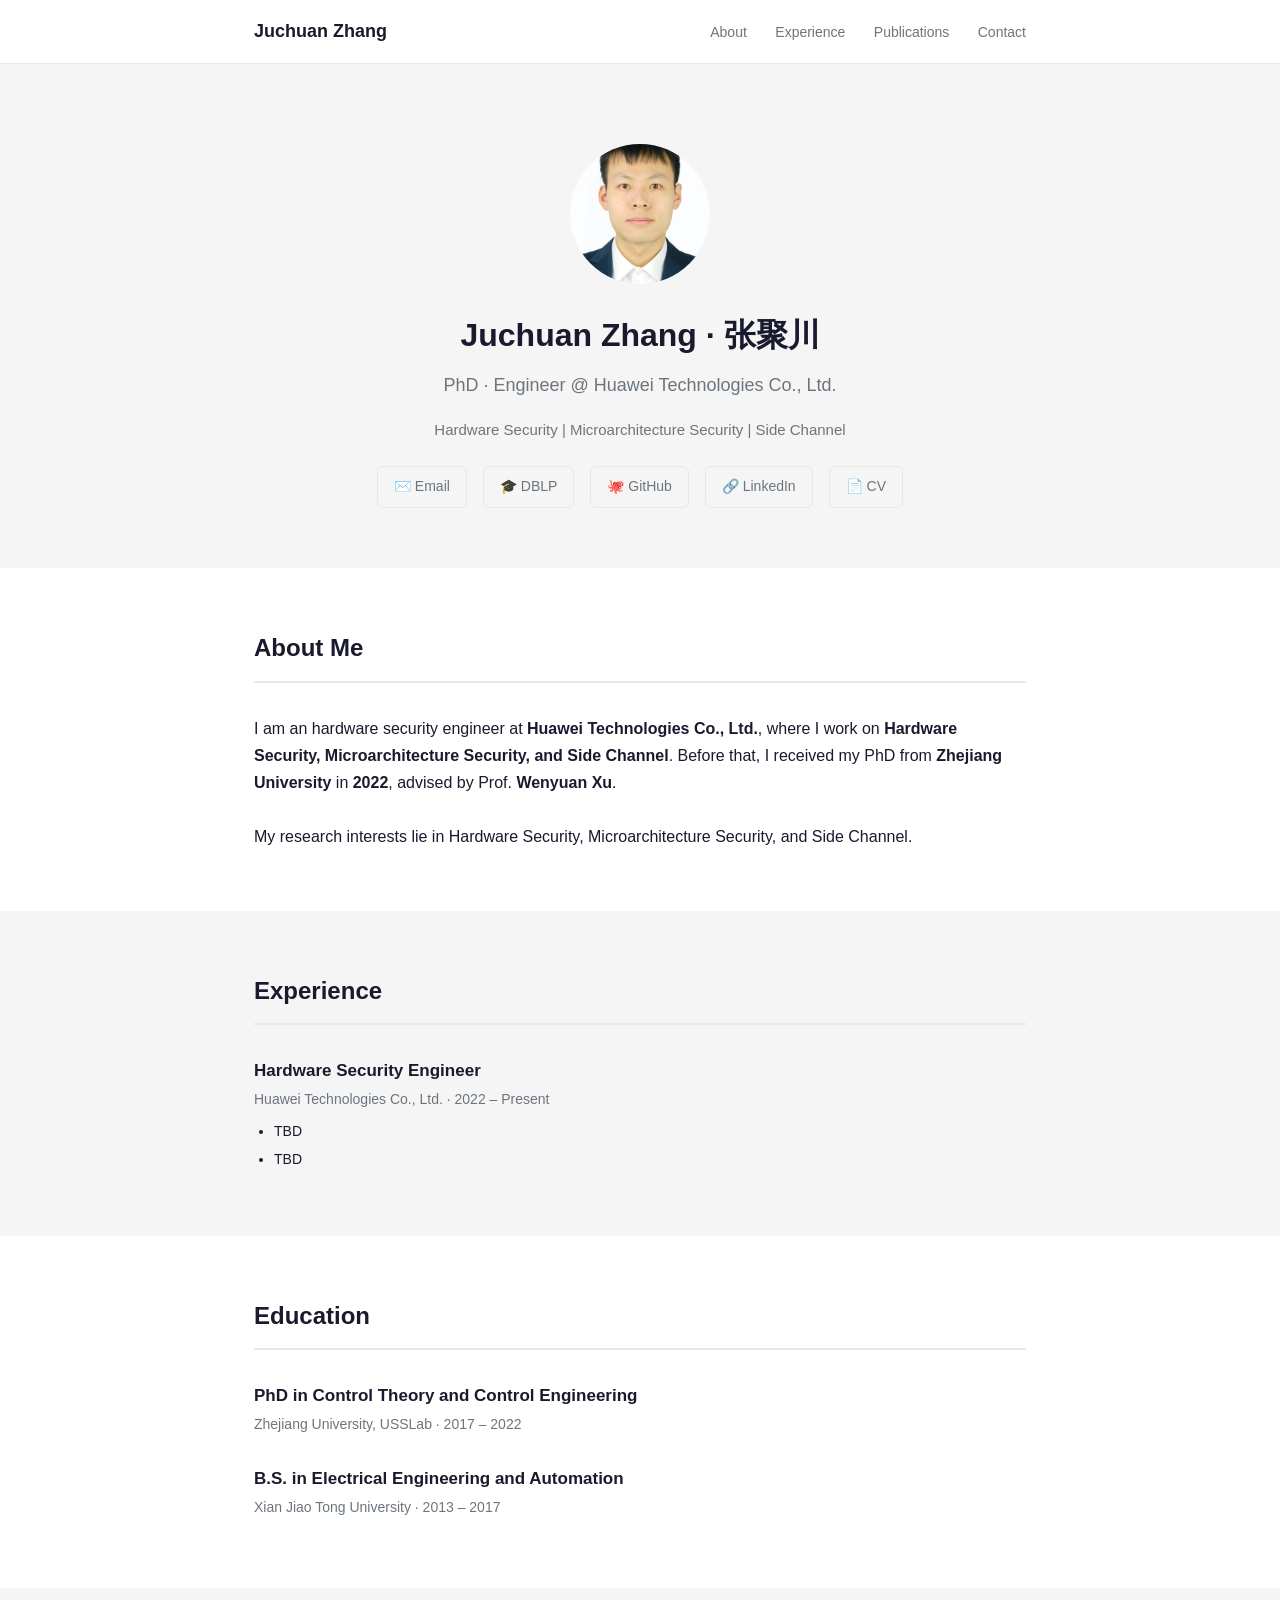
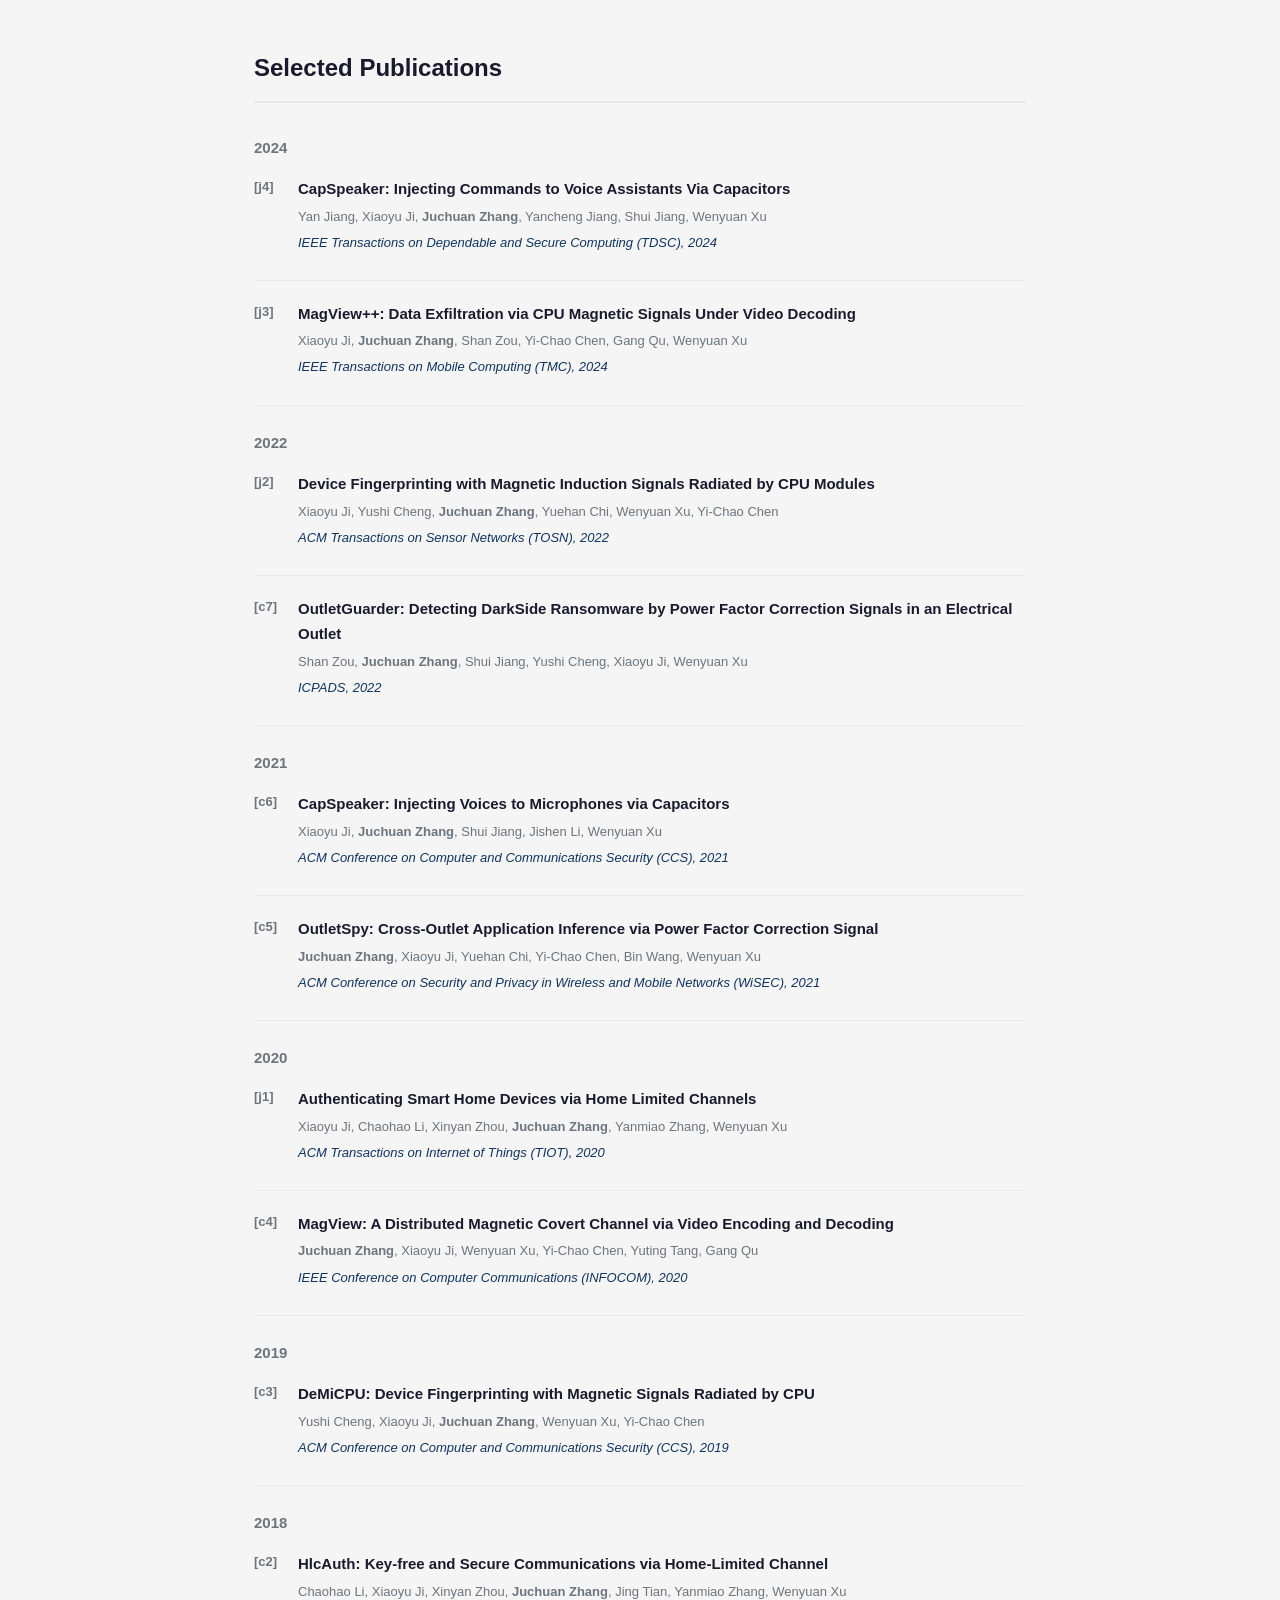
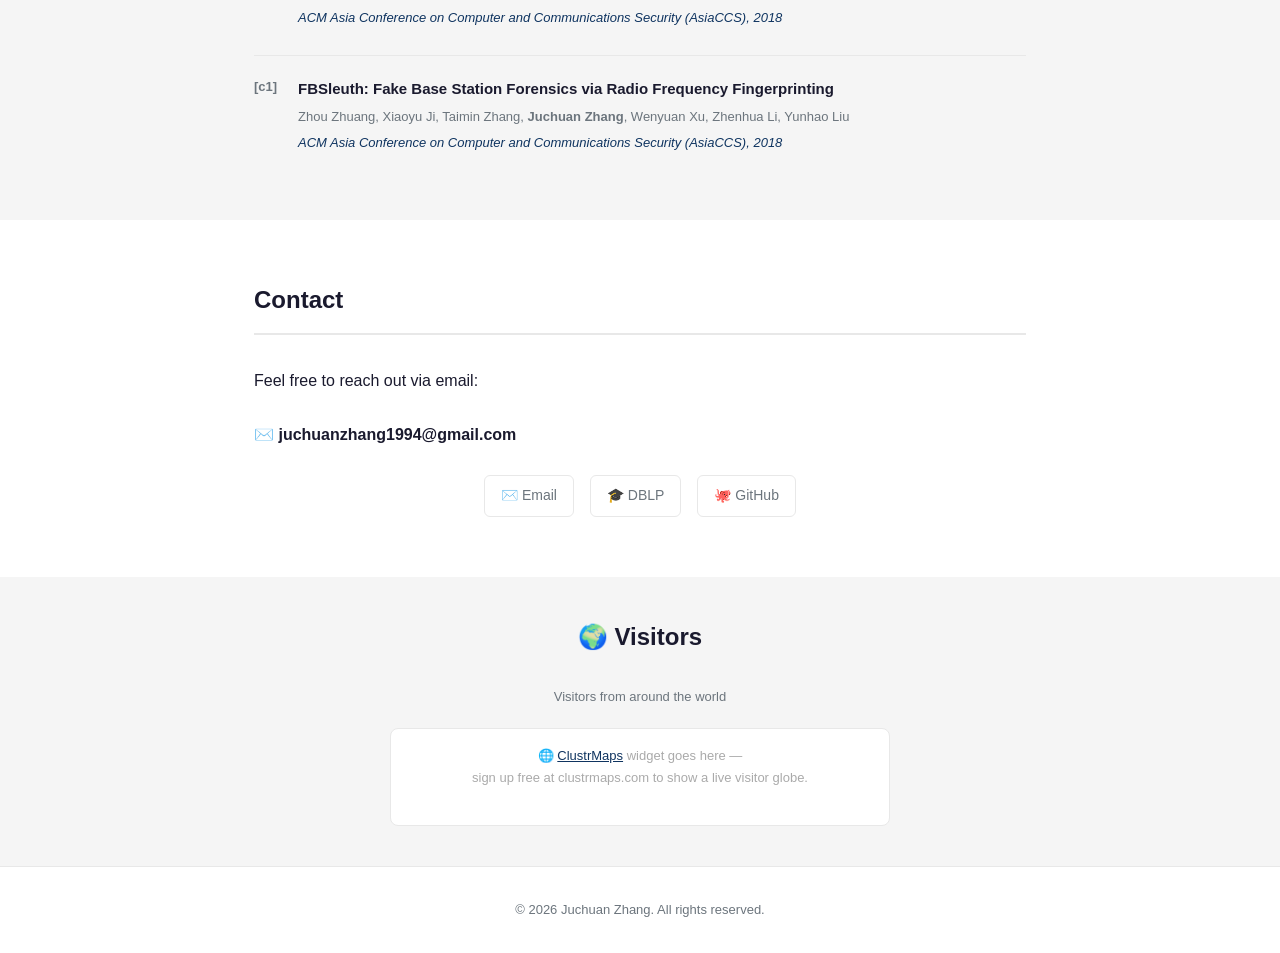
==== commit e2ef1bee: "add avatar" ====
--- a/index.html
+++ b/index.html
@@ -24,7 +24,7 @@
 <section id="hero">
   <div class="container">
     <div class="avatar">
-      <span>📸</span>
+      <img src="zjc.jpg" alt="Juchuan Zhang">
     </div>
     <h1>Juchuan Zhang · 张聚川</h1>
     <div class="subtitle">PhD · Engineer @ Huawei Technologies Co., Ltd.</div>
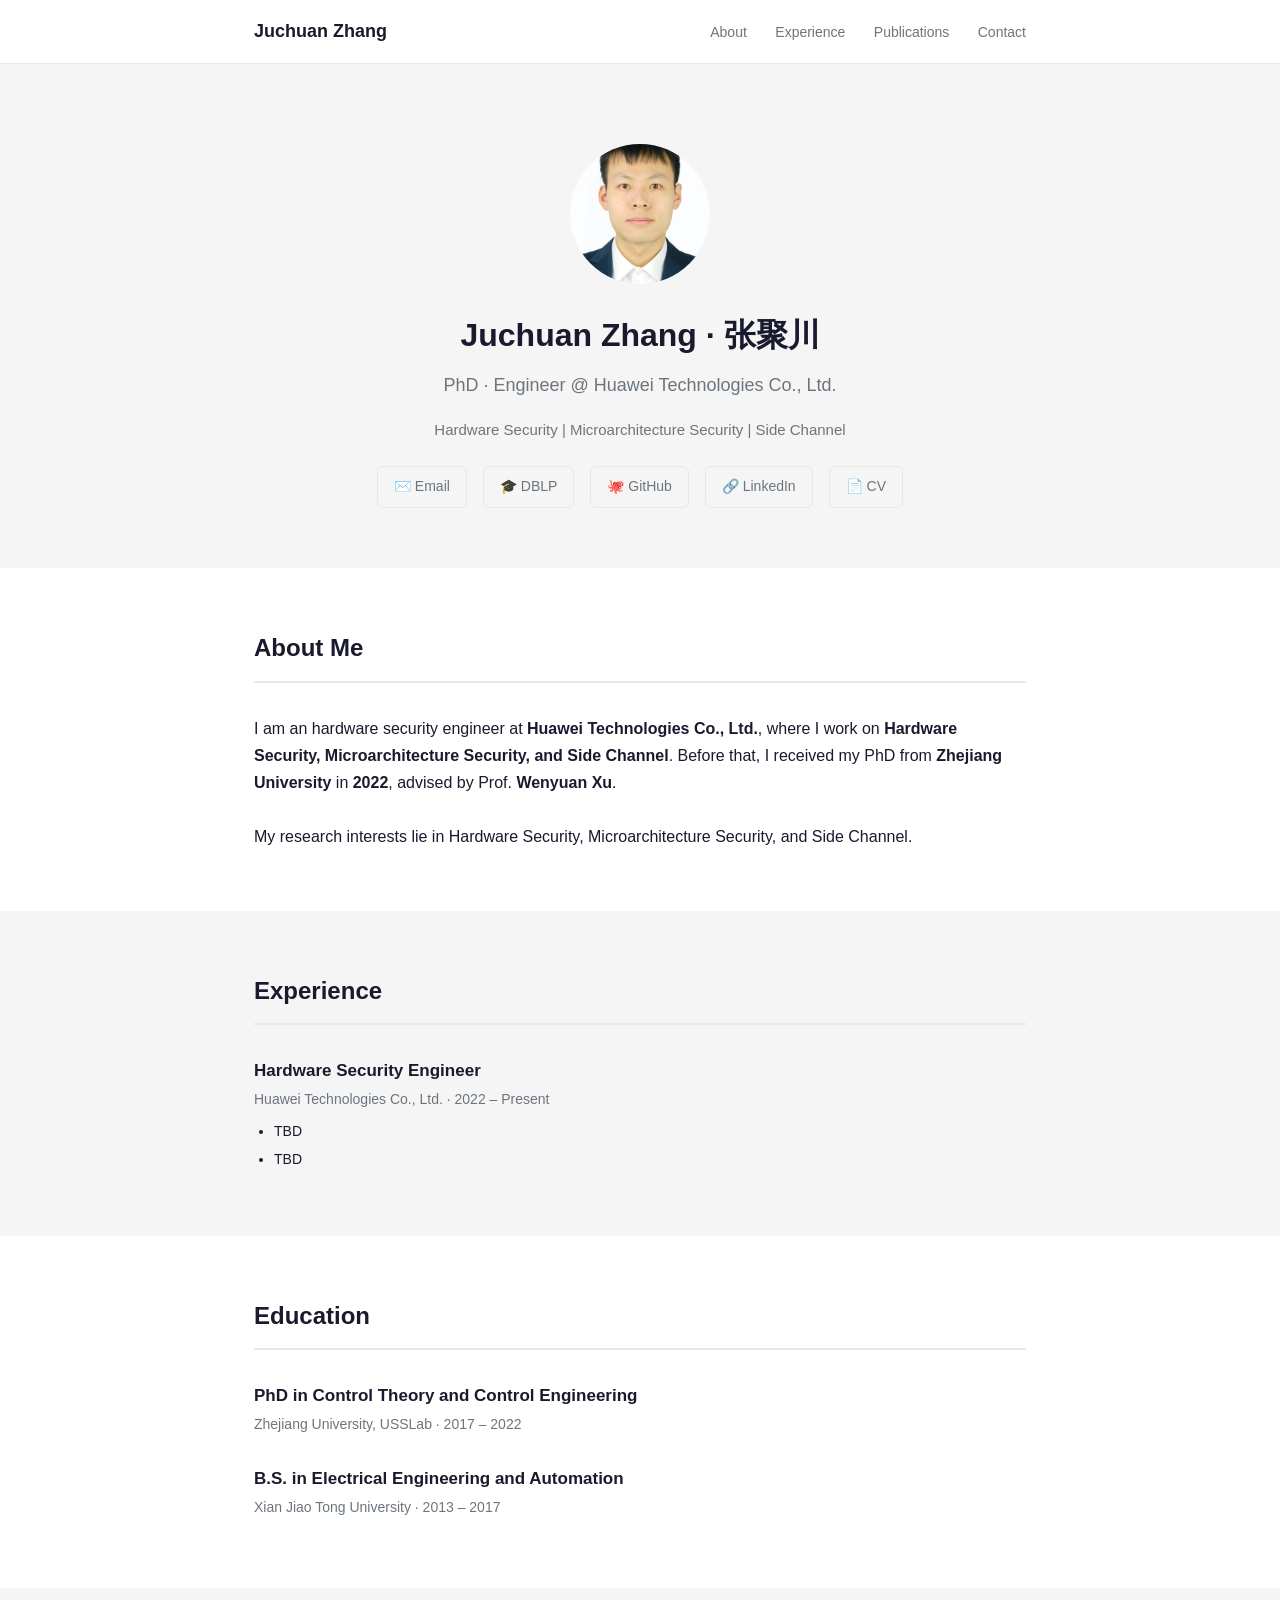
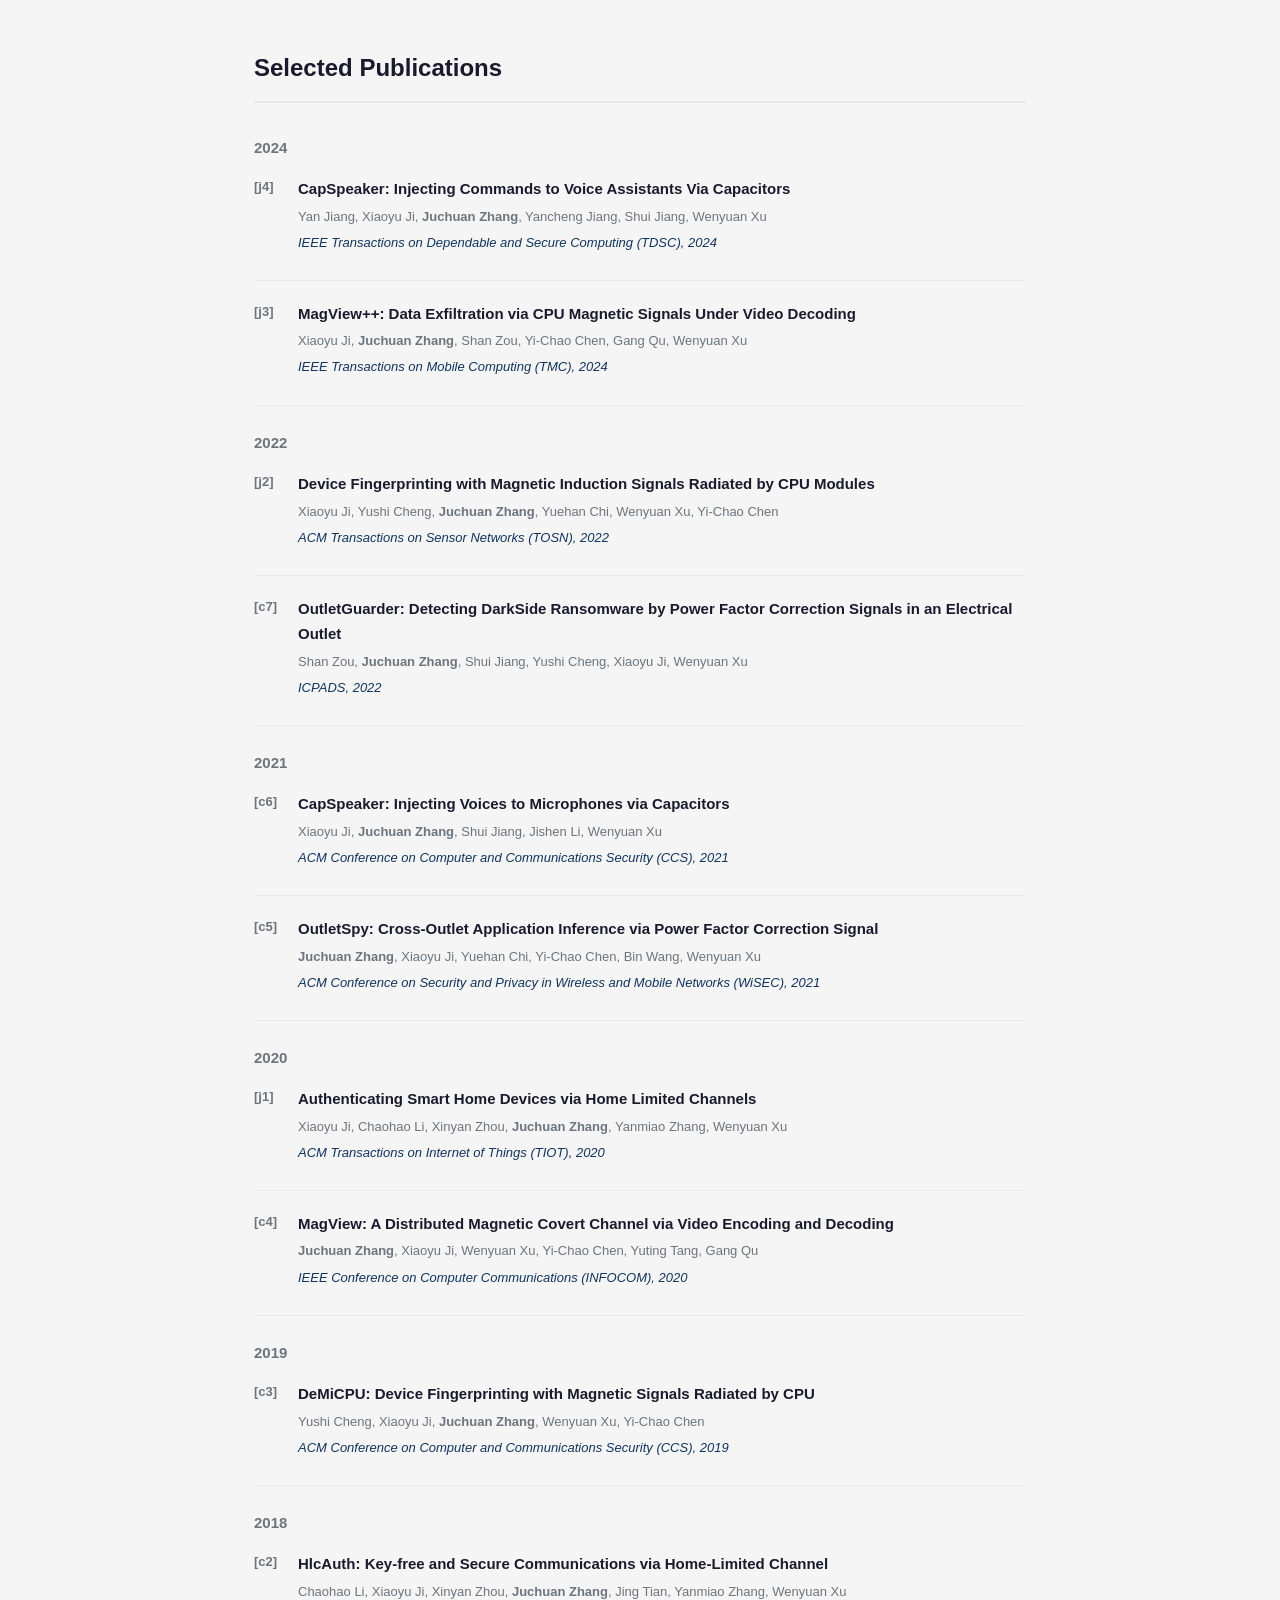
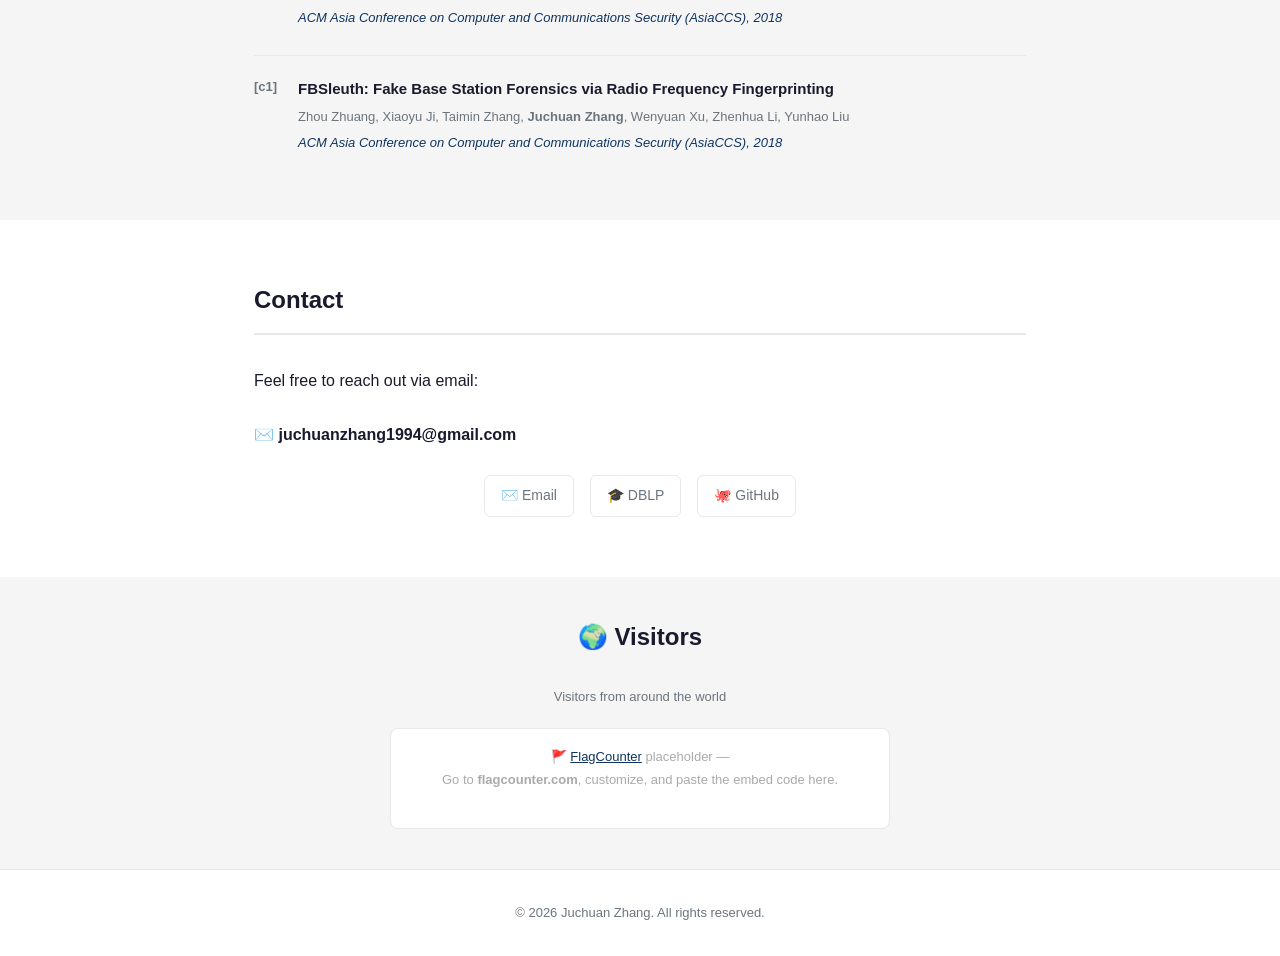
==== commit 77a1273a: "update: replace clustrmaps with flagcounter placeholder" ====
--- a/index.html
+++ b/index.html
@@ -227,14 +227,16 @@
     <p>Visitors from around the world</p>
     <div class="map-container">
       <!--
-      To add a live visitor map, sign up at https://clustrmaps.com/
-      and paste the embed code here. For example:
-
-      <script type="text/javascript" id="clstr_globe" src="//clustrmaps.com/globe.js?d=YOUR_SITE_ID"></script>
+      Replace this placeholder with your FlagCounter embed code.
+      Go to https://flagcounter.com/ → configure your counter → paste the code below.
+      Example (after getting your ID):
+        <a href="https://info.flagcounter.com/XXXX">
+          <img src="https://s01.flagcounter.com/count2/XXXX/bg_FFFFFF/txt_000000/border_CCCCCC/columns_6/maxflags_30/viewers_0/labels_1/" alt="Flag Counter">
+        </a>
       -->
-      <p style="color:#aaa; font-size:13px;">
-        🌐 <a href="https://clustrmaps.com/" target="_blank" style="color:#0f3460;">ClustrMaps</a> widget goes here —<br>
-        sign up free at clustrmaps.com to show a live visitor globe.
+      <p style="color:#aaa; font-size:13px; line-height:1.8;">
+        🚩 <a href="https://flagcounter.com/" target="_blank" style="color:#0f3460;">FlagCounter</a> placeholder —<br>
+        Go to <strong>flagcounter.com</strong>, customize, and paste the embed code here.
       </p>
     </div>
   </div>
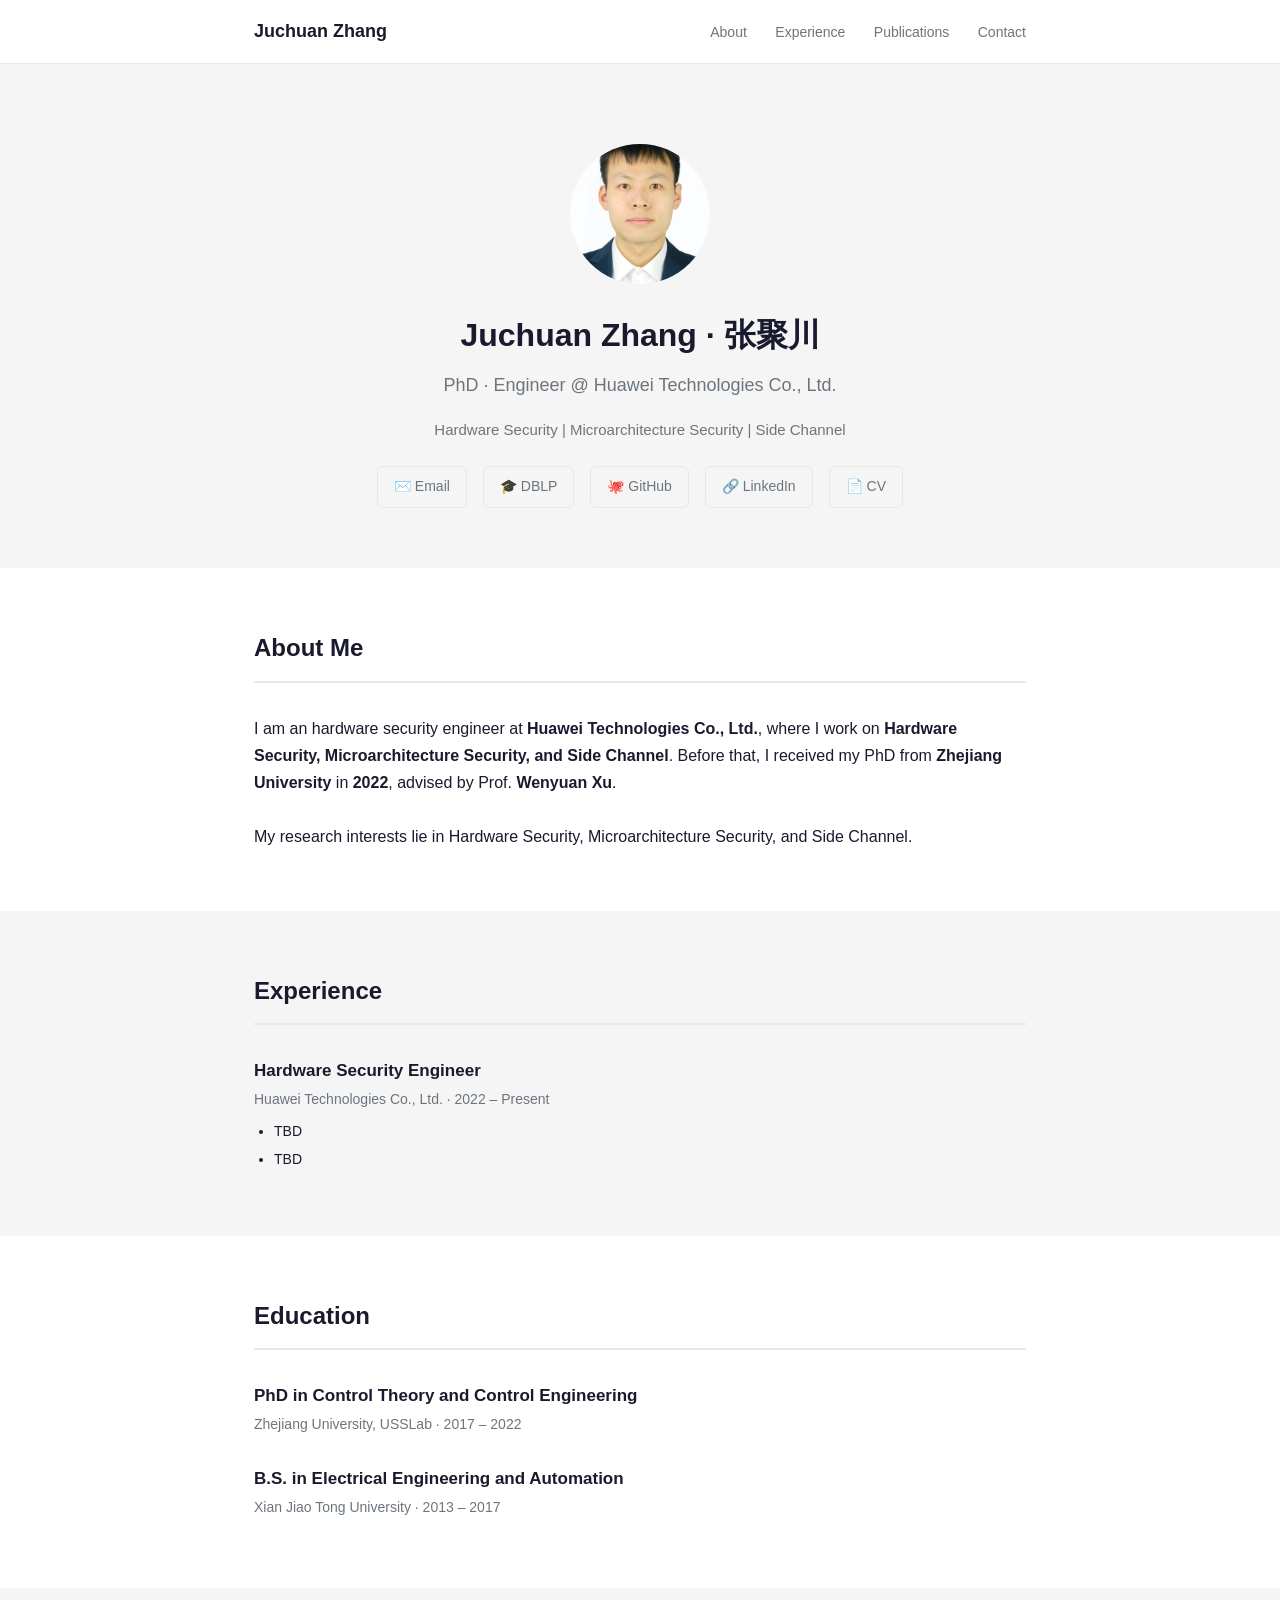
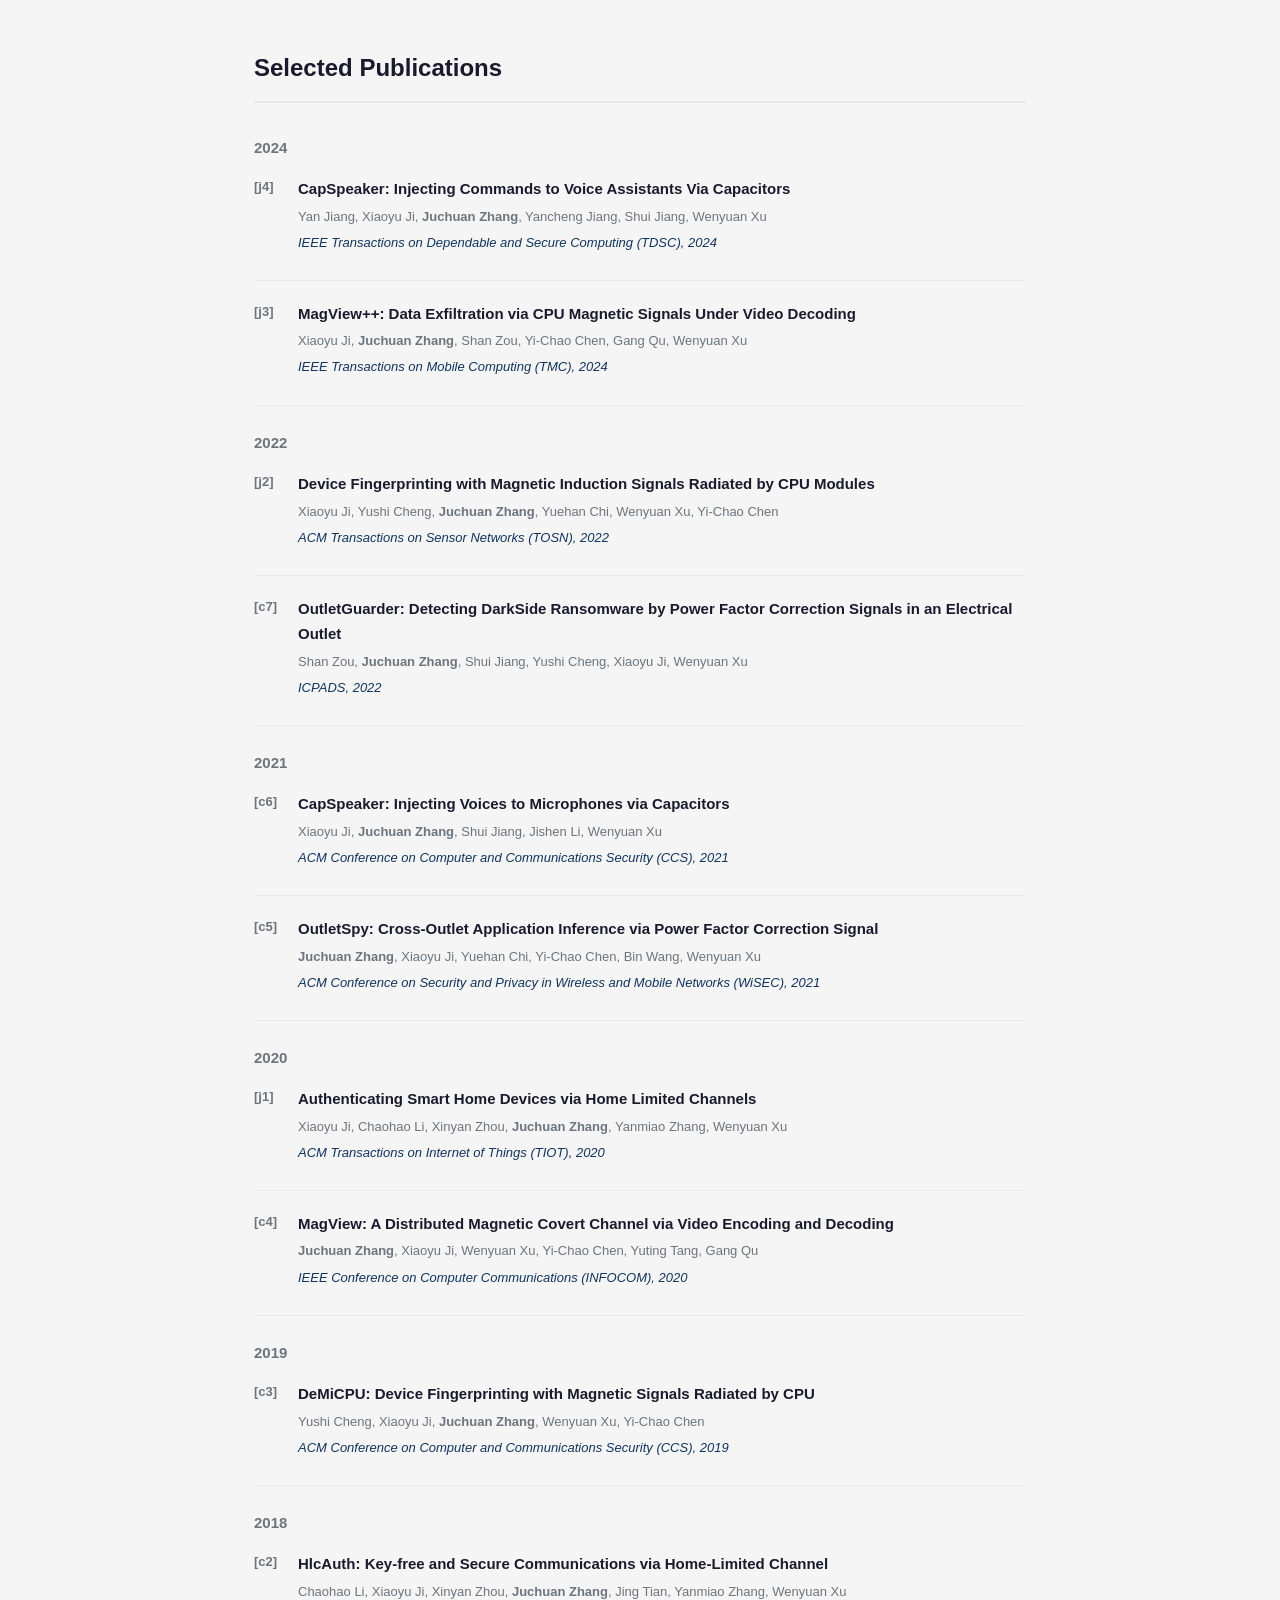
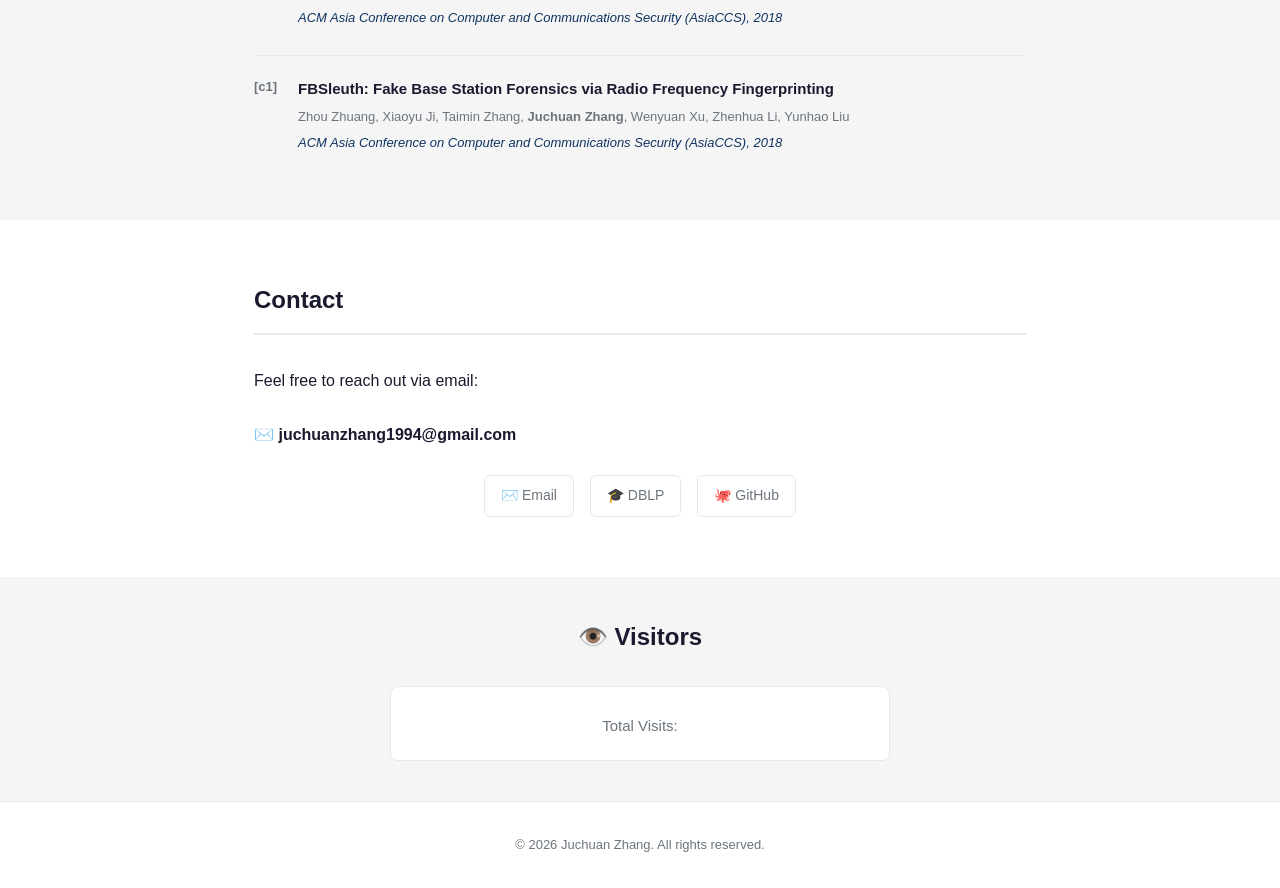
==== commit 5c4ed635: "replace visitor map with busuanzi counter" ====
--- a/index.html
+++ b/index.html
@@ -223,24 +223,17 @@
 
 <section id="visitor-map">
   <div class="container">
-    <h2>🌍 Visitors</h2>
-    <p>Visitors from around the world</p>
+    <h2>👁️ Visitors</h2>
     <div class="map-container">
-      <!--
-      Replace this placeholder with your FlagCounter embed code.
-      Go to https://flagcounter.com/ → configure your counter → paste the code below.
-      Example (after getting your ID):
-        <a href="https://info.flagcounter.com/XXXX">
-          <img src="https://s01.flagcounter.com/count2/XXXX/bg_FFFFFF/txt_000000/border_CCCCCC/columns_6/maxflags_30/viewers_0/labels_1/" alt="Flag Counter">
-        </a>
-      -->
-      <p style="color:#aaa; font-size:13px; line-height:1.8;">
-        🚩 <a href="https://flagcounter.com/" target="_blank" style="color:#0f3460;">FlagCounter</a> placeholder —<br>
-        Go to <strong>flagcounter.com</strong>, customize, and paste the embed code here.
-      </p>
-    </div>
-  </div>
-</section>
+      <span style="font-size:15px; color:var(--gray);">
+        Total Visits:
+        <span id="busuanzi_value_site_pv" style="font-size:24px; font-weight:700; color:var(--primary);"></span>
+      </span>
+    </div>
+  </div>
+</section>
+
+<script async src="//busuanzi.ibruce.info/busuanzi/2.3/busuanzi.pure.mini.js"></script>
 
 <footer>
   <div class="container">
